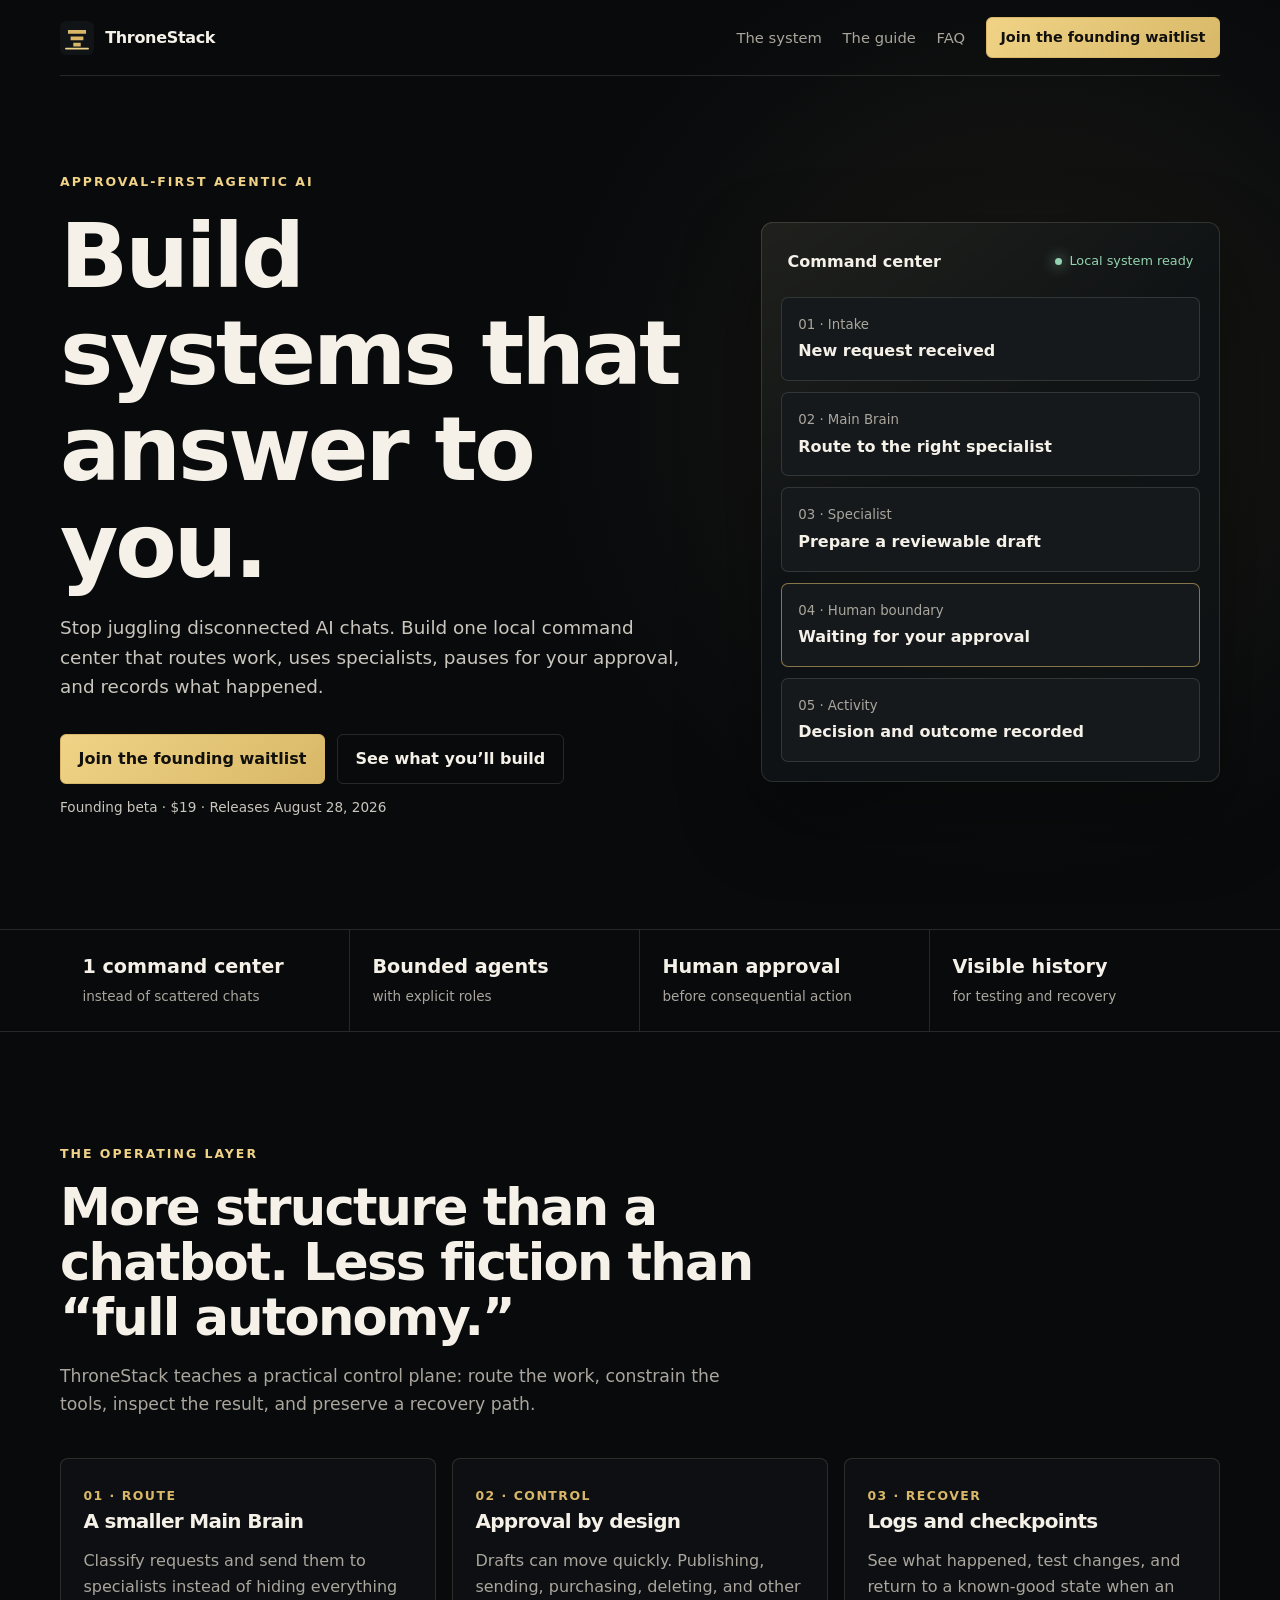
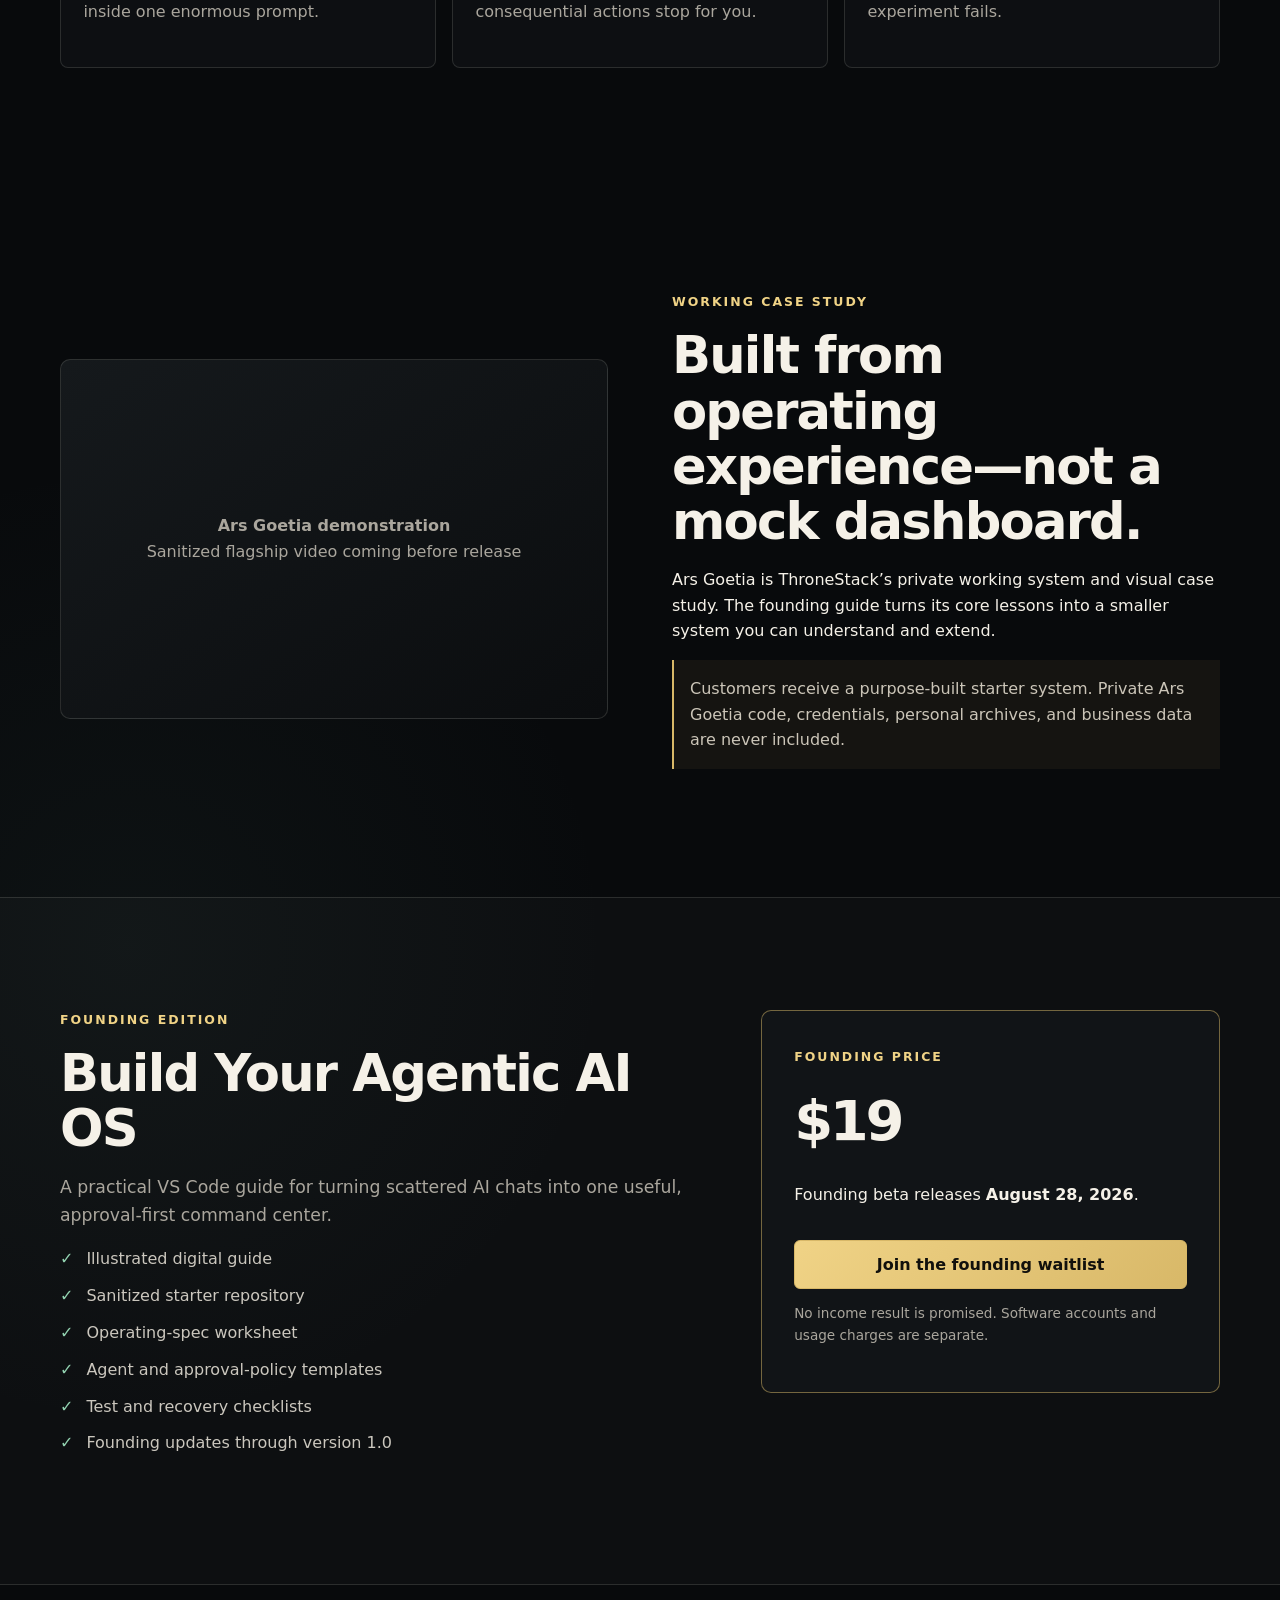
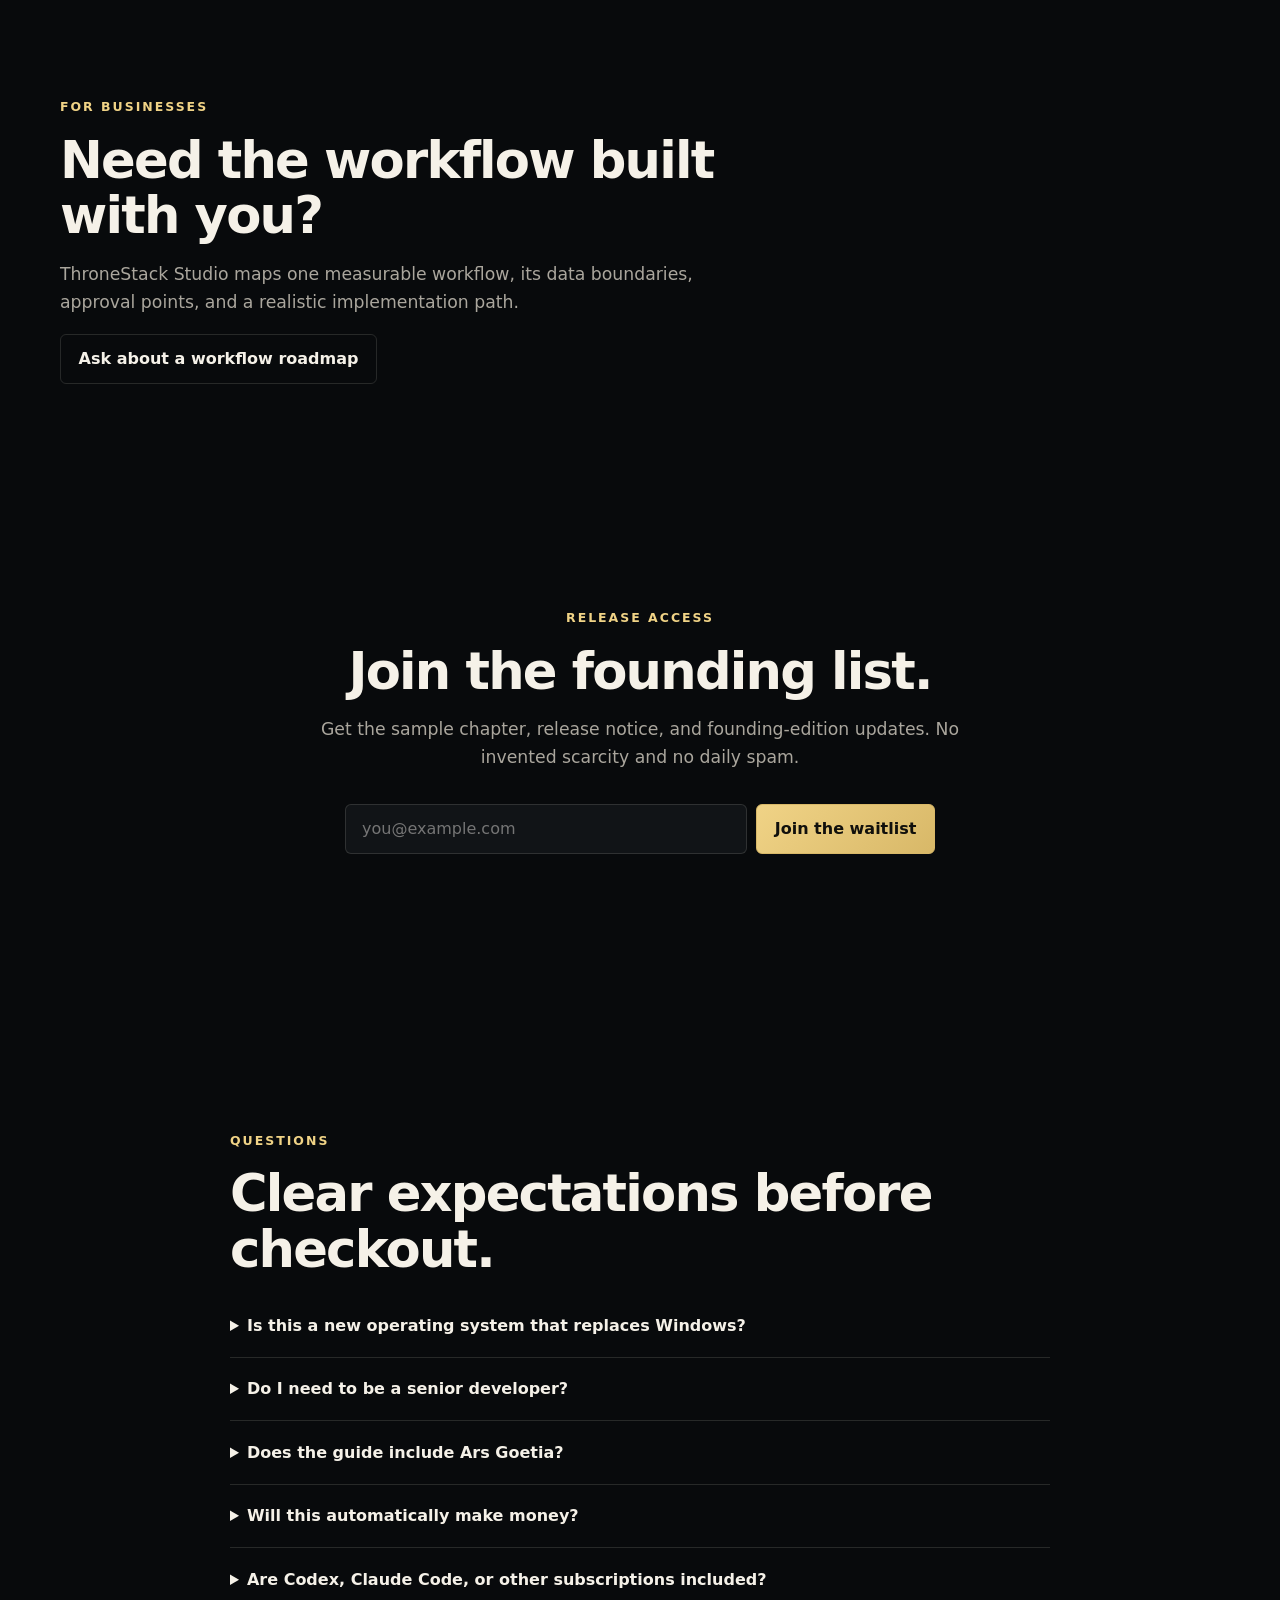
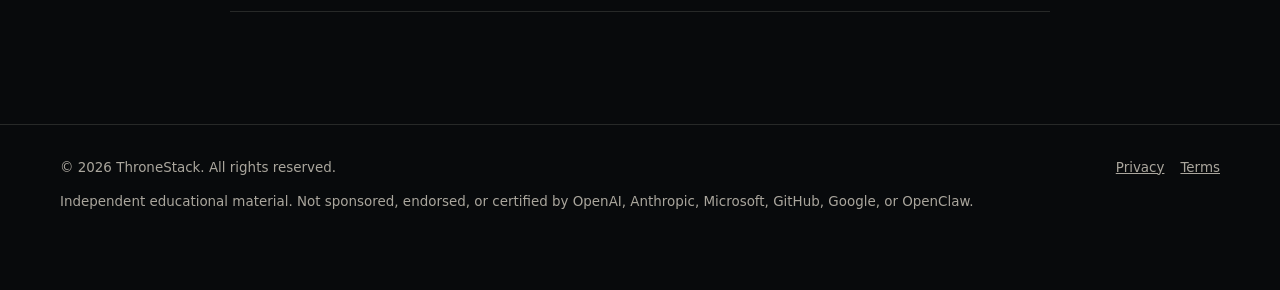
==== index.html @ 602c6694 "Build ThroneStack launch site" ====
<!doctype html>
<html lang="en">
  <head>
    <meta charset="utf-8">
    <meta name="viewport" content="width=device-width, initial-scale=1">
    <meta name="description" content="Build a local, approval-first agentic AI command center with ThroneStack.">
    <meta property="og:title" content="ThroneStack — Build systems that answer to you">
    <meta property="og:description" content="A practical guide and starter system for building your own agentic AI command center.">
    <meta property="og:type" content="website">
    <meta property="og:url" content="https://thronestack.com">
    <title>ThroneStack — Build systems that answer to you</title>
    <link rel="icon" href="assets/mark.svg" type="image/svg+xml">
    <link rel="stylesheet" href="styles.css">
    <script src="site-config.js" defer></script>
    <script src="app.js" defer></script>
  </head>
  <body>
    <header class="wrap nav">
      <a class="brand" href="/" aria-label="ThroneStack home">
        <img src="assets/mark.svg" alt="">
        <span>ThroneStack</span>
      </a>
      <nav class="nav-links" aria-label="Primary navigation">
        <a href="#system">The system</a>
        <a href="#guide">The guide</a>
        <a href="#faq">FAQ</a>
        <a class="button small" data-primary-action href="#waitlist">Join the founding waitlist</a>
      </nav>
    </header>

    <main>
      <div class="wrap hero">
        <div class="hero-copy">
          <p class="eyebrow">Approval-first agentic AI</p>
          <h1>Build systems that answer to you.</h1>
          <p>Stop juggling disconnected AI chats. Build one local command center that routes work, uses specialists, pauses for your approval, and records what happened.</p>
          <div class="actions">
            <a class="button" data-primary-action href="#waitlist">Join the founding waitlist</a>
            <a class="button secondary" href="#system">See what you’ll build</a>
          </div>
          <p class="microcopy">Founding beta · $19 · Releases <span data-launch-date>August 28, 2026</span></p>
        </div>

        <div class="system-card" aria-label="Example approval workflow">
          <div class="system-head">
            <strong>Command center</strong>
            <span class="status">Local system ready</span>
          </div>
          <div class="system-flow">
            <div class="node"><small>01 · Intake</small><strong>New request received</strong></div>
            <div class="node"><small>02 · Main Brain</small><strong>Route to the right specialist</strong></div>
            <div class="node"><small>03 · Specialist</small><strong>Prepare a reviewable draft</strong></div>
            <div class="node approval"><small>04 · Human boundary</small><strong>Waiting for your approval</strong></div>
            <div class="node"><small>05 · Activity</small><strong>Decision and outcome recorded</strong></div>
          </div>
        </div>
      </div>

      <div class="proof-strip">
        <div class="wrap proof-grid">
          <div class="proof-item"><strong>1 command center</strong><span>instead of scattered chats</span></div>
          <div class="proof-item"><strong>Bounded agents</strong><span>with explicit roles</span></div>
          <div class="proof-item"><strong>Human approval</strong><span>before consequential action</span></div>
          <div class="proof-item"><strong>Visible history</strong><span>for testing and recovery</span></div>
        </div>
      </div>

      <section id="system" class="wrap">
        <p class="eyebrow">The operating layer</p>
        <h2>More structure than a chatbot. Less fiction than “full autonomy.”</h2>
        <p class="section-lead">ThroneStack teaches a practical control plane: route the work, constrain the tools, inspect the result, and preserve a recovery path.</p>
        <div class="grid-3">
          <article class="feature"><span class="feature-number">01 · ROUTE</span><h3>A smaller Main Brain</h3><p>Classify requests and send them to specialists instead of hiding everything inside one enormous prompt.</p></article>
          <article class="feature"><span class="feature-number">02 · CONTROL</span><h3>Approval by design</h3><p>Drafts can move quickly. Publishing, sending, purchasing, deleting, and other consequential actions stop for you.</p></article>
          <article class="feature"><span class="feature-number">03 · RECOVER</span><h3>Logs and checkpoints</h3><p>See what happened, test changes, and return to a known-good state when an experiment fails.</p></article>
        </div>
      </section>

      <section class="wrap case-study">
        <div class="demo-frame">
          <div><strong>Ars Goetia demonstration</strong><br><span>Sanitized flagship video coming before release</span></div>
        </div>
        <div>
          <p class="eyebrow">Working case study</p>
          <h2>Built from operating experience—not a mock dashboard.</h2>
          <p>Ars Goetia is ThroneStack’s private working system and visual case study. The founding guide turns its core lessons into a smaller system you can understand and extend.</p>
          <p class="private-note">Customers receive a purpose-built starter system. Private Ars Goetia code, credentials, personal archives, and business data are never included.</p>
        </div>
      </section>

      <section id="guide" class="offer">
        <div class="wrap offer-layout">
          <div>
            <p class="eyebrow">Founding edition</p>
            <h2>Build Your Agentic AI OS</h2>
            <p class="section-lead">A practical VS Code guide for turning scattered AI chats into one useful, approval-first command center.</p>
            <ul class="checklist">
              <li>Illustrated digital guide</li>
              <li>Sanitized starter repository</li>
              <li>Operating-spec worksheet</li>
              <li>Agent and approval-policy templates</li>
              <li>Test and recovery checklists</li>
              <li>Founding updates through version 1.0</li>
            </ul>
          </div>
          <aside class="price-card">
            <span class="eyebrow">Founding price</span>
            <p class="price">$19</p>
            <p>Founding beta releases <strong data-launch-date>August 28, 2026</strong>.</p>
            <a class="button" data-primary-action href="#waitlist">Join the founding waitlist</a>
            <p class="microcopy">No income result is promised. Software accounts and usage charges are separate.</p>
          </aside>
        </div>
      </section>

      <section class="wrap">
        <p class="eyebrow">For businesses</p>
        <h2>Need the workflow built with you?</h2>
        <p class="section-lead">ThroneStack Studio maps one measurable workflow, its data boundaries, approval points, and a realistic implementation path.</p>
        <a class="button secondary" data-roadmap-action href="#waitlist">Ask about a workflow roadmap</a>
      </section>

      <section id="waitlist" class="wrap waitlist">
        <p class="eyebrow">Release access</p>
        <h2>Join the founding list.</h2>
        <p class="section-lead">Get the sample chapter, release notice, and founding-edition updates. No invented scarcity and no daily spam.</p>
        <form class="waitlist-form" data-waitlist-form>
          <label class="sr-only" for="email">Email address</label>
          <input id="email" name="email" type="email" autocomplete="email" placeholder="you@example.com" required>
          <button class="button" type="submit">Join the waitlist</button>
        </form>
        <p class="form-status" data-form-status aria-live="polite"></p>
      </section>

      <section id="faq" class="wrap faq">
        <p class="eyebrow">Questions</p>
        <h2>Clear expectations before checkout.</h2>
        <details><summary>Is this a new operating system that replaces Windows?</summary><p>No. It is an application and workflow layer that runs on top of your existing computer.</p></details>
        <details><summary>Do I need to be a senior developer?</summary><p>No, but you should be comfortable installing software, opening VS Code, running terminal commands, and reviewing explanations.</p></details>
        <details><summary>Does the guide include Ars Goetia?</summary><p>No. Ars Goetia is the private case study. Buyers receive separate sanitized teaching code.</p></details>
        <details><summary>Will this automatically make money?</summary><p>No. The guide teaches a software-building workflow. It does not guarantee income, customers, or business results.</p></details>
        <details><summary>Are Codex, Claude Code, or other subscriptions included?</summary><p>No. Vendor accounts, subscriptions, API access, and usage charges are separate.</p></details>
      </section>
    </main>

    <footer>
      <div class="wrap footer-row">
        <div>© <span data-year>2026</span> ThroneStack. All rights reserved.</div>
        <div class="footer-links"><a href="privacy.html">Privacy</a><a href="terms.html">Terms</a></div>
      </div>
      <div class="wrap"><p>Independent educational material. Not sponsored, endorsed, or certified by OpenAI, Anthropic, Microsoft, GitHub, Google, or OpenClaw.</p></div>
    </footer>
  </body>
</html>
---- styles.css ----
:root {
  color-scheme: dark;
  --ink: #f5f1e8;
  --muted: #aaa69d;
  --night: #080a0c;
  --panel: #111417;
  --panel-soft: #15191c;
  --line: rgba(245, 241, 232, 0.13);
  --gold: #d8b868;
  --gold-bright: #f0d386;
  --green: #93d3b1;
  --max: 1160px;
}

* { box-sizing: border-box; }

.sr-only {
  position: absolute;
  width: 1px;
  height: 1px;
  padding: 0;
  margin: -1px;
  overflow: hidden;
  clip: rect(0, 0, 0, 0);
  white-space: nowrap;
  border: 0;
}

html { scroll-behavior: smooth; }

body {
  margin: 0;
  background:
    radial-gradient(circle at 80% 8%, rgba(216, 184, 104, 0.09), transparent 30rem),
    radial-gradient(circle at 10% 50%, rgba(81, 120, 112, 0.08), transparent 30rem),
    var(--night);
  color: var(--ink);
  font-family: Inter, ui-sans-serif, system-ui, -apple-system, BlinkMacSystemFont, "Segoe UI", sans-serif;
  line-height: 1.6;
}

a { color: inherit; }

.wrap {
  width: min(calc(100% - 2rem), var(--max));
  margin: 0 auto;
}

.nav {
  display: flex;
  align-items: center;
  justify-content: space-between;
  min-height: 76px;
  border-bottom: 1px solid var(--line);
}

.brand {
  display: inline-flex;
  align-items: center;
  gap: 0.7rem;
  text-decoration: none;
  font-weight: 750;
  letter-spacing: -0.02em;
}

.brand img { width: 34px; height: 34px; }

.nav-links { display: flex; align-items: center; gap: 1.3rem; }
.nav-links > a:not(.button) { color: var(--muted); text-decoration: none; font-size: 0.92rem; }

.button {
  display: inline-flex;
  align-items: center;
  justify-content: center;
  min-height: 48px;
  padding: 0.7rem 1.1rem;
  border: 1px solid var(--gold);
  border-radius: 6px;
  background: linear-gradient(135deg, var(--gold-bright), var(--gold));
  color: #11100c;
  font: inherit;
  font-weight: 760;
  text-decoration: none;
  cursor: pointer;
}

.button:hover { filter: brightness(1.06); transform: translateY(-1px); }
.button.secondary { background: transparent; color: var(--ink); border-color: var(--line); }
.button.small { min-height: 40px; padding: 0.5rem 0.85rem; font-size: 0.9rem; }
.button:disabled { cursor: wait; opacity: 0.72; }

.hero {
  display: grid;
  grid-template-columns: 1.15fr 0.85fr;
  align-items: center;
  gap: 5rem;
  min-height: 760px;
  padding: 6rem 0;
}

.eyebrow {
  margin: 0 0 1rem;
  color: var(--gold-bright);
  font-size: 0.78rem;
  font-weight: 800;
  letter-spacing: 0.16em;
  text-transform: uppercase;
}

h1, h2, h3 { line-height: 1.08; letter-spacing: -0.035em; }
h1 { max-width: 780px; margin: 0; font-size: clamp(3.4rem, 7vw, 6.8rem); }
h2 { max-width: 760px; margin: 0 0 1.1rem; font-size: clamp(2.2rem, 4vw, 4rem); }
h3 { margin: 0.2rem 0 0.7rem; font-size: 1.25rem; }

.hero-copy > p:not(.eyebrow) { max-width: 680px; color: #cac6bd; font-size: 1.15rem; }
.actions { display: flex; flex-wrap: wrap; gap: 0.75rem; margin-top: 2rem; }
.microcopy { color: var(--muted); font-size: 0.85rem !important; }

.system-card {
  position: relative;
  padding: 1.2rem;
  border: 1px solid var(--line);
  border-radius: 12px;
  background: rgba(17, 20, 23, 0.82);
  box-shadow: 0 34px 80px rgba(0, 0, 0, 0.38);
}

.system-card::before {
  position: absolute;
  inset: -1px;
  z-index: -1;
  border-radius: inherit;
  background: linear-gradient(145deg, rgba(240, 211, 134, 0.4), transparent 42%);
  content: "";
}

.system-head { display: flex; align-items: center; justify-content: space-between; padding: 0.4rem; }
.status { display: inline-flex; align-items: center; gap: 0.45rem; color: var(--green); font-size: 0.8rem; }
.status::before { width: 7px; height: 7px; border-radius: 50%; background: var(--green); content: ""; box-shadow: 0 0 14px var(--green); }
.system-flow { display: grid; gap: 0.7rem; margin-top: 1rem; }
.node { padding: 1rem; border: 1px solid var(--line); border-radius: 7px; background: var(--panel-soft); }
.node small { display: block; color: var(--muted); }
.node strong { display: block; margin-top: 0.2rem; }
.node.approval { border-color: rgba(216, 184, 104, 0.58); }

.proof-strip { border-block: 1px solid var(--line); }
.proof-grid { display: grid; grid-template-columns: repeat(4, 1fr); }
.proof-item { padding: 1.4rem; border-right: 1px solid var(--line); }
.proof-item:last-child { border-right: 0; }
.proof-item strong { display: block; font-size: 1.2rem; }
.proof-item span { color: var(--muted); font-size: 0.85rem; }

section { padding: 7rem 0; }
.section-lead { max-width: 680px; color: var(--muted); font-size: 1.08rem; }
.grid-3 { display: grid; grid-template-columns: repeat(3, 1fr); gap: 1rem; margin-top: 2.5rem; }
.feature { min-height: 210px; padding: 1.4rem; border: 1px solid var(--line); border-radius: 8px; background: rgba(17, 20, 23, 0.62); }
.feature-number { color: var(--gold); font-size: 0.78rem; font-weight: 800; letter-spacing: 0.12em; }
.feature p { color: var(--muted); }

.case-study { display: grid; grid-template-columns: 1fr 1fr; gap: 4rem; align-items: center; }
.demo-frame { display: grid; min-height: 360px; place-items: center; border: 1px solid var(--line); border-radius: 10px; background: linear-gradient(145deg, #15191c, #0b0d0f); color: var(--muted); text-align: center; }
.private-note { padding: 1rem; border-left: 2px solid var(--gold); background: rgba(216, 184, 104, 0.06); color: #cbc5b8; }

.offer { border-block: 1px solid var(--line); background: rgba(255, 255, 255, 0.018); }
.offer-layout { display: grid; grid-template-columns: 1fr 0.72fr; gap: 4rem; align-items: start; }
.checklist { padding: 0; list-style: none; }
.checklist li { position: relative; margin: 0.7rem 0; padding-left: 1.65rem; color: #cbc7be; }
.checklist li::before { position: absolute; left: 0; color: var(--green); content: "✓"; }
.price-card { padding: 2rem; border: 1px solid rgba(216, 184, 104, 0.5); border-radius: 10px; background: var(--panel); }
.price { margin: 0.5rem 0; font-size: 3.5rem; font-weight: 800; letter-spacing: -0.06em; }
.price-card .button { width: 100%; margin-top: 1rem; }

.waitlist { text-align: center; }
.waitlist h2, .waitlist .section-lead { margin-inline: auto; }
.waitlist-form { display: flex; gap: 0.6rem; max-width: 590px; margin: 2rem auto 0; }
.waitlist-form input { flex: 1; min-height: 50px; padding: 0 1rem; border: 1px solid var(--line); border-radius: 6px; background: var(--panel); color: var(--ink); font: inherit; }
.form-status { min-height: 1.5rem; color: var(--gold-bright); font-size: 0.9rem; }

.faq { max-width: 820px; }
details { padding: 1.15rem 0; border-bottom: 1px solid var(--line); }
summary { cursor: pointer; font-weight: 720; }
details p { color: var(--muted); }

footer { padding: 2rem 0 4rem; border-top: 1px solid var(--line); color: var(--muted); font-size: 0.84rem; }
.footer-row { display: flex; justify-content: space-between; gap: 2rem; }
.footer-links { display: flex; gap: 1rem; }

.legal { max-width: 820px; padding: 5rem 0 8rem; }
.legal h1 { font-size: clamp(2.7rem, 6vw, 5rem); }
.legal h2 { margin-top: 3rem; font-size: 1.55rem; }
.legal p, .legal li { color: #c3bfb6; }

@media (max-width: 820px) {
  .nav-links > a:not(.button) { display: none; }
  .hero { grid-template-columns: 1fr; gap: 2.5rem; min-height: auto; padding: 5rem 0; }
  .proof-grid { grid-template-columns: 1fr 1fr; }
  .proof-item:nth-child(2) { border-right: 0; }
  .proof-item:nth-child(-n+2) { border-bottom: 1px solid var(--line); }
  .grid-3, .case-study, .offer-layout { grid-template-columns: 1fr; }
  section { padding: 5rem 0; }
}

@media (max-width: 560px) {
  .wrap { width: min(calc(100% - 1.25rem), var(--max)); }
  .nav { min-height: 66px; }
  .nav .button { font-size: 0.78rem; padding-inline: 0.7rem; }
  h1 { font-size: 3.25rem; }
  .proof-grid { grid-template-columns: 1fr; }
  .proof-item { border-right: 0; border-bottom: 1px solid var(--line); }
  .waitlist-form { flex-direction: column; }
  .footer-row { flex-direction: column; }
}
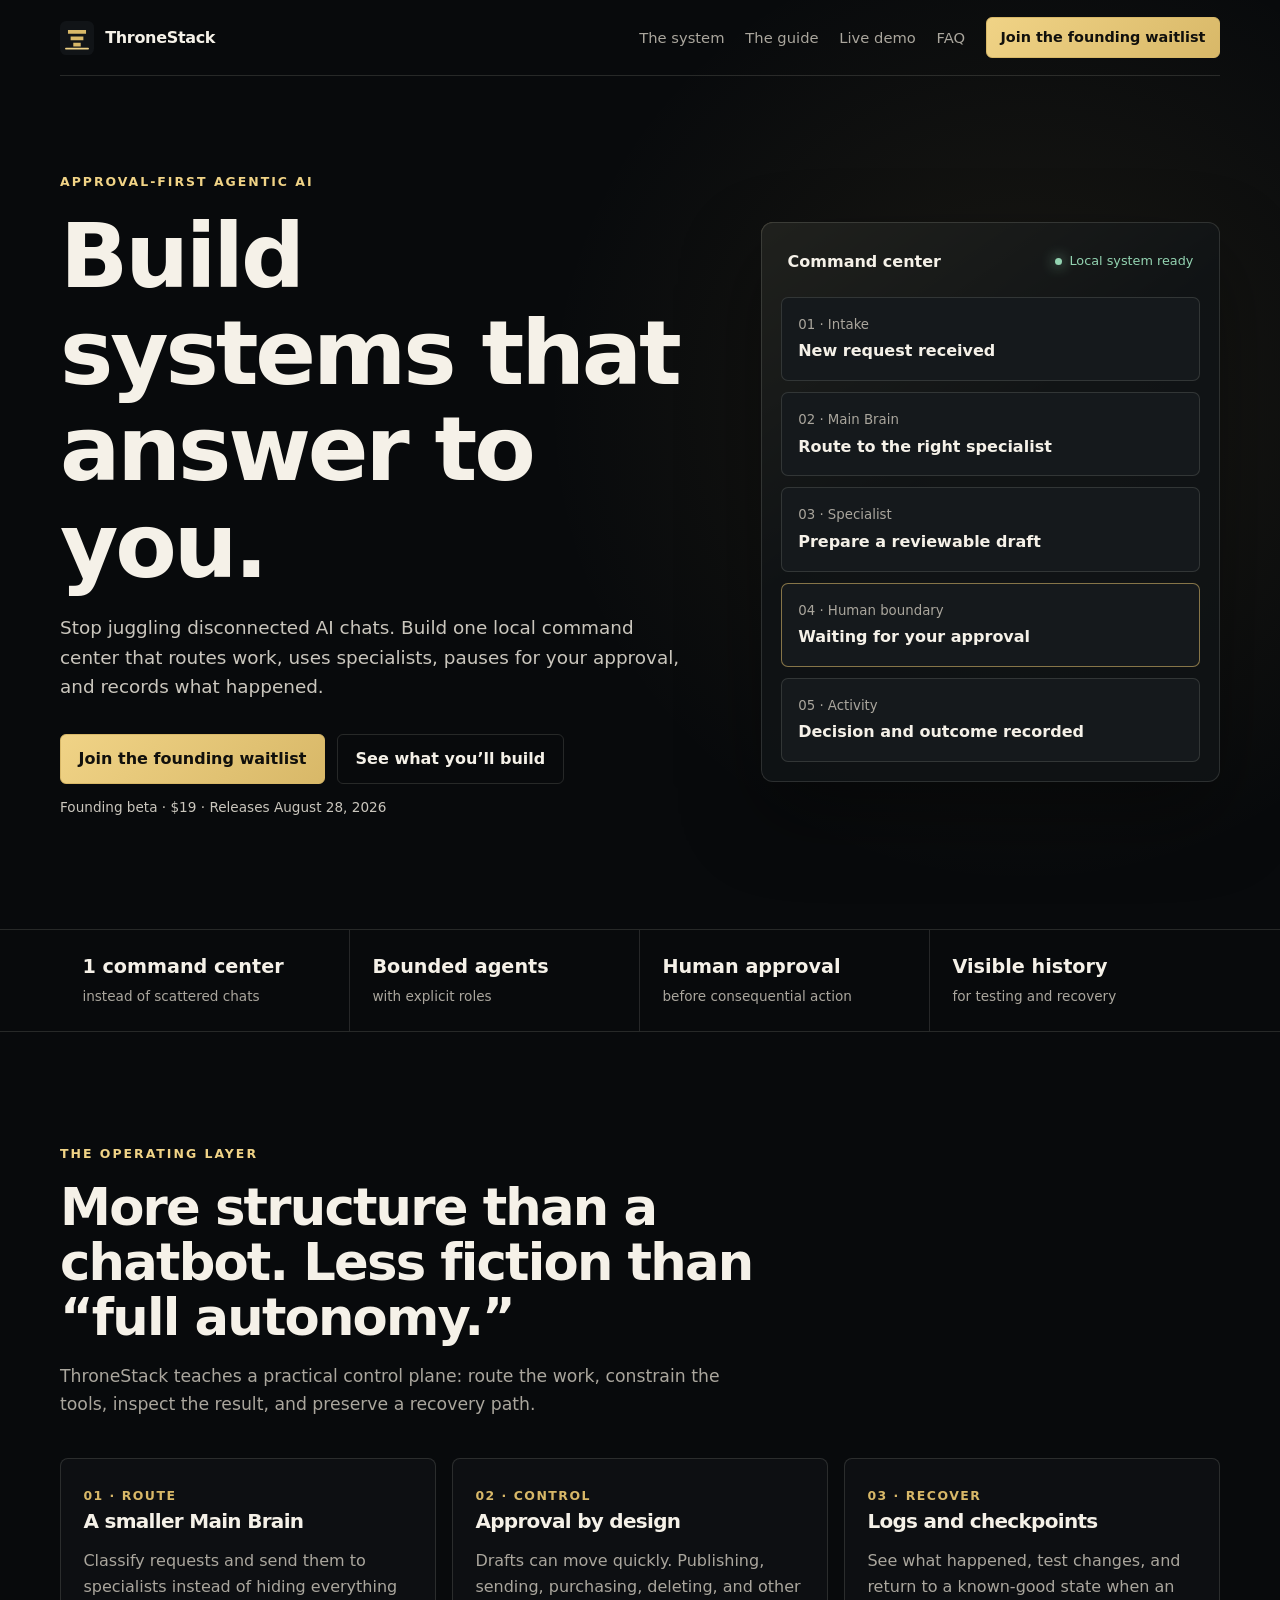
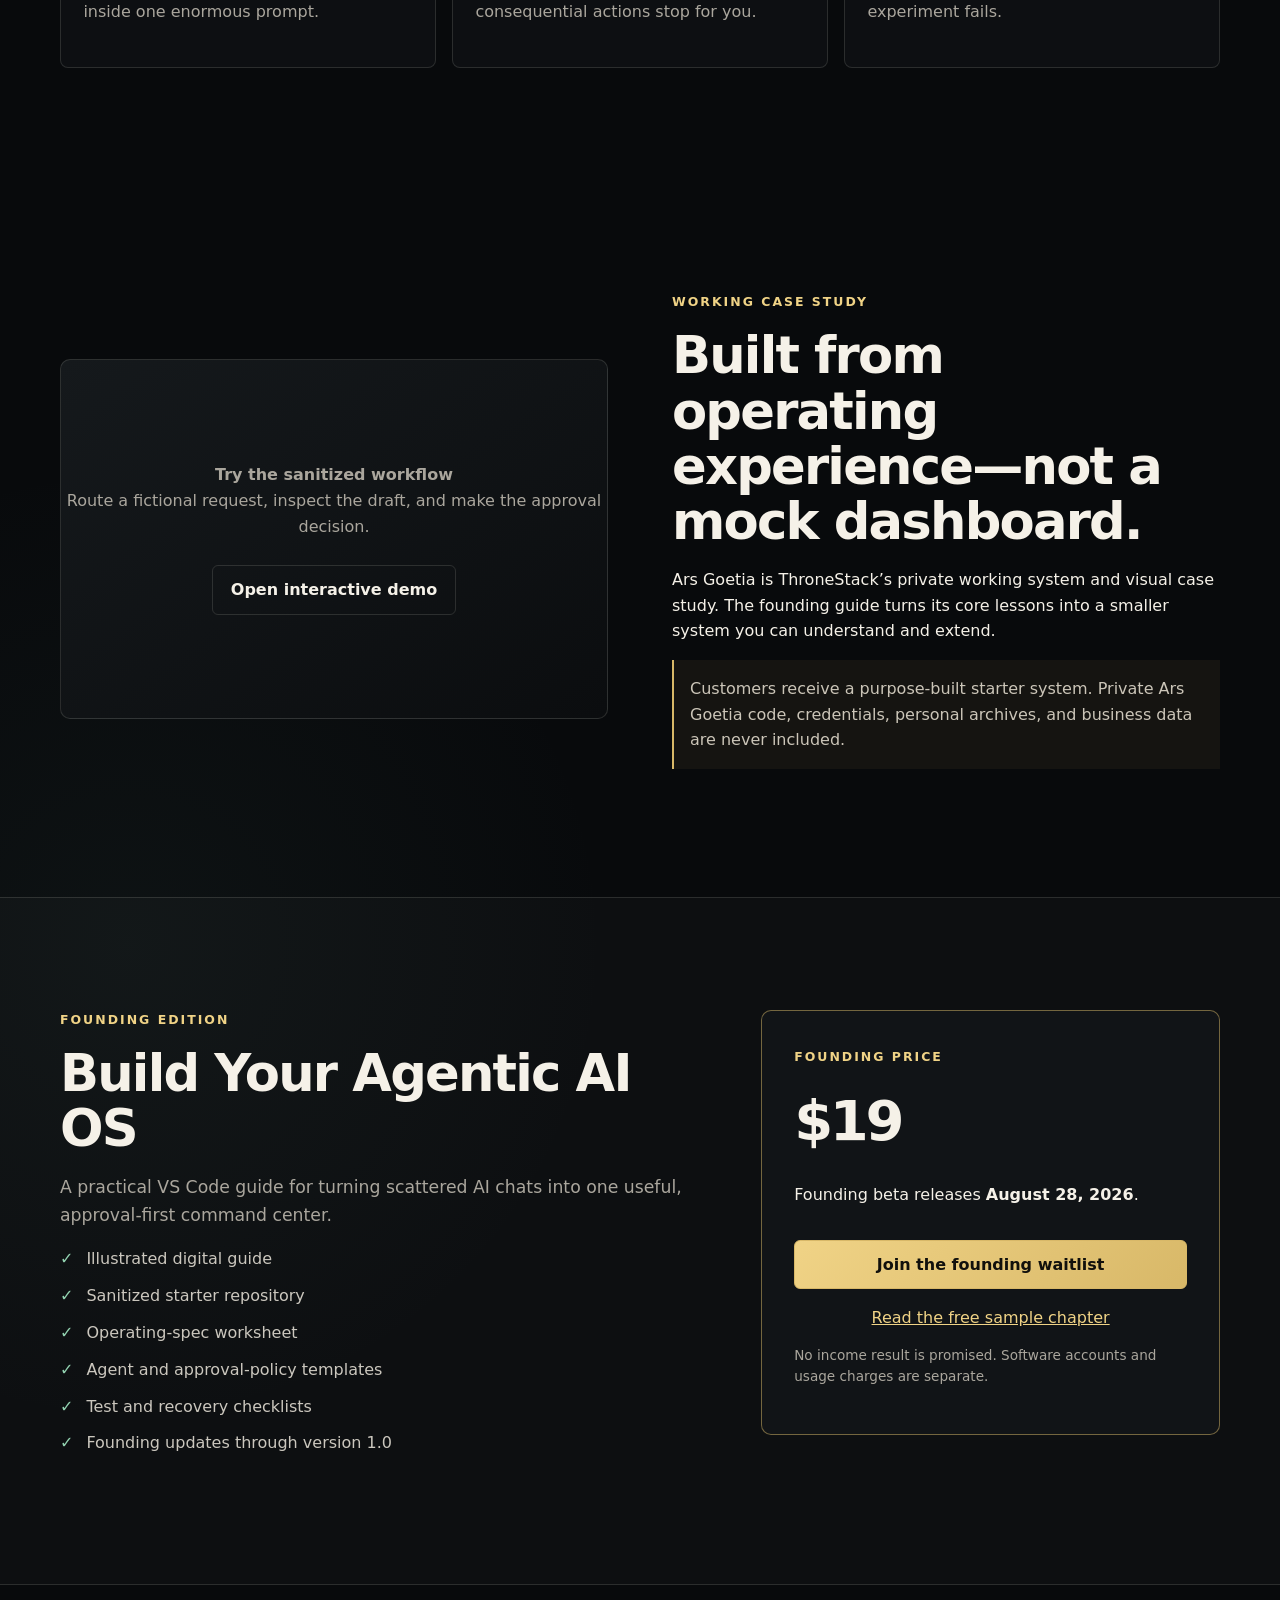
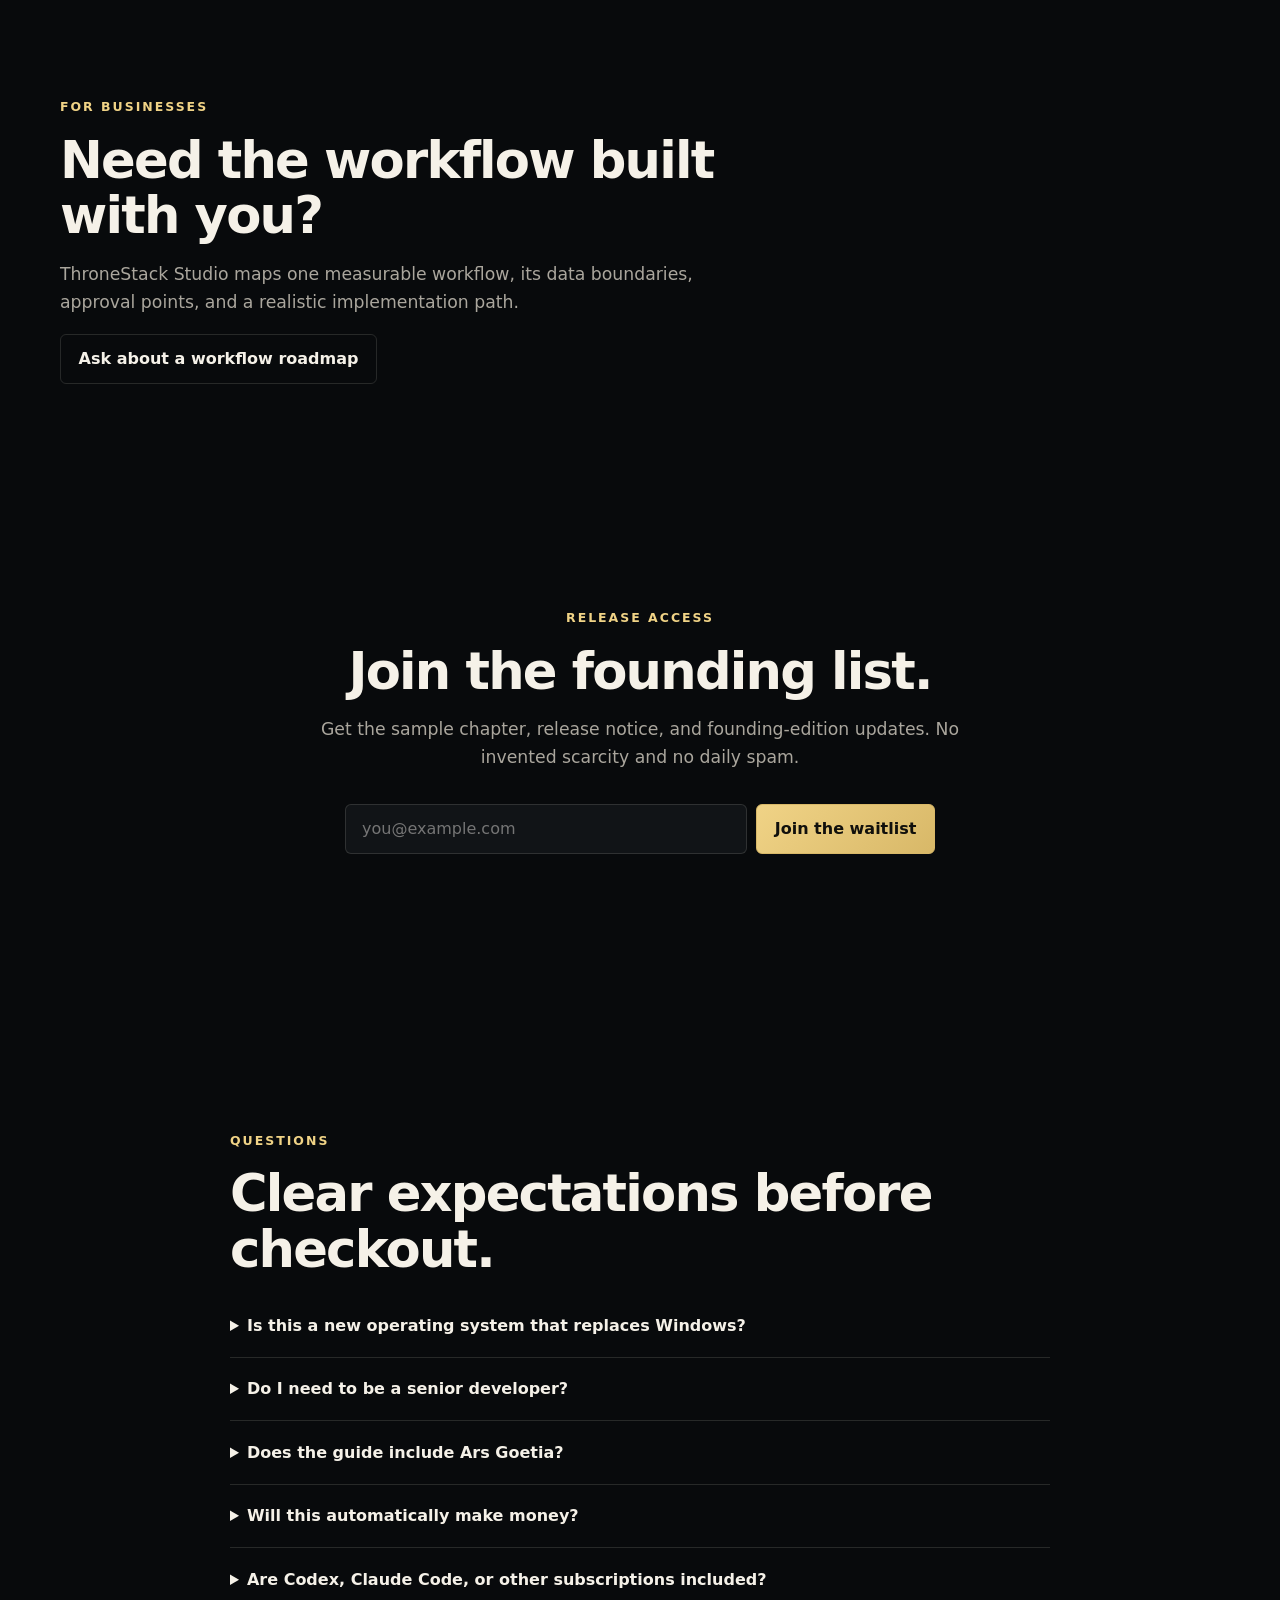
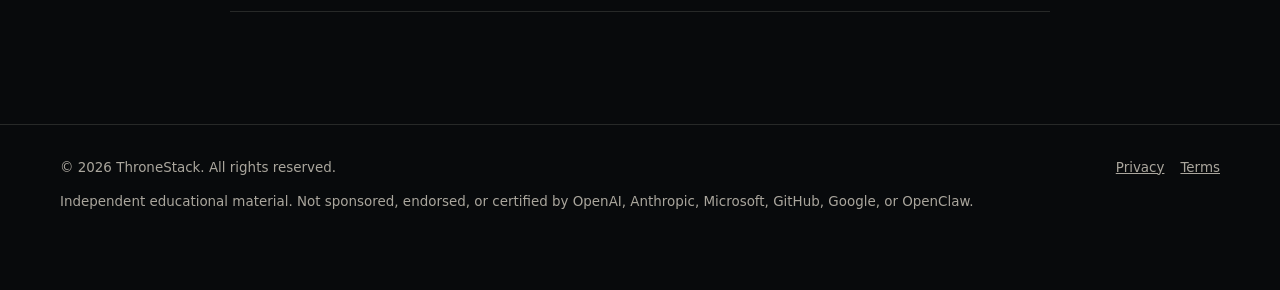
==== commit bf320dce: "Add reviewer demo and sample chapter" ====
--- a/index.html
+++ b/index.html
@@ -16,13 +16,14 @@
   </head>
   <body>
     <header class="wrap nav">
-      <a class="brand" href="/" aria-label="ThroneStack home">
+      <a class="brand" href="index.html" aria-label="ThroneStack home">
         <img src="assets/mark.svg" alt="">
         <span>ThroneStack</span>
       </a>
       <nav class="nav-links" aria-label="Primary navigation">
         <a href="#system">The system</a>
         <a href="#guide">The guide</a>
+        <a href="demo.html">Live demo</a>
         <a href="#faq">FAQ</a>
         <a class="button small" data-primary-action href="#waitlist">Join the founding waitlist</a>
       </nav>
@@ -78,7 +79,7 @@
 
       <section class="wrap case-study">
         <div class="demo-frame">
-          <div><strong>Ars Goetia demonstration</strong><br><span>Sanitized flagship video coming before release</span></div>
+          <div><strong>Try the sanitized workflow</strong><br><span>Route a fictional request, inspect the draft, and make the approval decision.</span><br><br><a class="button secondary" href="demo.html">Open interactive demo</a></div>
         </div>
         <div>
           <p class="eyebrow">Working case study</p>
@@ -108,6 +109,7 @@
             <p class="price">$19</p>
             <p>Founding beta releases <strong data-launch-date>August 28, 2026</strong>.</p>
             <a class="button" data-primary-action href="#waitlist">Join the founding waitlist</a>
+            <a class="text-link" href="sample.html">Read the free sample chapter</a>
             <p class="microcopy">No income result is promised. Software accounts and usage charges are separate.</p>
           </aside>
         </div>
@@ -152,4 +154,3 @@
     </footer>
   </body>
 </html>
-
--- a/styles.css
+++ b/styles.css
@@ -169,6 +169,7 @@
 .price-card { padding: 2rem; border: 1px solid rgba(216, 184, 104, 0.5); border-radius: 10px; background: var(--panel); }
 .price { margin: 0.5rem 0; font-size: 3.5rem; font-weight: 800; letter-spacing: -0.06em; }
 .price-card .button { width: 100%; margin-top: 1rem; }
+.price-card .text-link { display: block; margin-top: 1rem; color: var(--gold-bright); text-align: center; }
 
 .waitlist { text-align: center; }
 .waitlist h2, .waitlist .section-lead { margin-inline: auto; }
@@ -189,6 +190,26 @@
 .legal h1 { font-size: clamp(2.7rem, 6vw, 5rem); }
 .legal h2 { margin-top: 3rem; font-size: 1.55rem; }
 .legal p, .legal li { color: #c3bfb6; }
+
+.demo-page { max-width: 1100px; }
+.demo-grid { display: grid; grid-template-columns: 1.4fr 0.8fr; gap: 1rem; margin-top: 3rem; }
+.demo-console, .activity-card, .review-note { padding: 1.5rem; border: 1px solid var(--line); border-radius: 10px; background: var(--panel); }
+.demo-console { padding-top: 1.5rem; }
+.demo-console h2, .review-note h2 { margin-top: 0; }
+.demo-console label { display: block; margin-bottom: 0.5rem; font-weight: 700; }
+.demo-console textarea { width: 100%; margin-bottom: 1rem; padding: 0.9rem; border: 1px solid var(--line); border-radius: 6px; background: #090b0d; color: var(--ink); font: inherit; resize: vertical; }
+.demo-output { margin-top: 1.5rem; }
+.demo-row { display: flex; justify-content: space-between; gap: 1rem; padding: 0.7rem 0; border-bottom: 1px solid var(--line); }
+.demo-row span, .demo-draft small, .activity-log span { color: var(--muted); }
+.demo-draft { margin: 1rem 0; padding: 1rem; border: 1px solid var(--line); border-radius: 7px; background: #090b0d; }
+.decision-panel { padding: 1rem; border: 1px solid rgba(216, 184, 104, 0.58); border-radius: 7px; }
+.decision-panel .button { margin: 0.25rem; }
+.activity-log { display: grid; gap: 0.8rem; padding: 0; list-style: none; }
+.activity-log li { padding-left: 1rem; border-left: 2px solid var(--gold); }
+.activity-log span, .activity-log strong { display: block; }
+.review-note { margin-top: 2rem; }
+.sample-page blockquote { margin: 2rem 0; padding: 1rem 1.25rem; border-left: 2px solid var(--gold); background: rgba(216, 184, 104, 0.06); color: var(--ink); }
+.sample-page > p, .sample-page > ul, .sample-page > ol { max-width: 760px; }
 
 @media (max-width: 820px) {
   .nav-links > a:not(.button) { display: none; }
@@ -196,7 +217,7 @@
   .proof-grid { grid-template-columns: 1fr 1fr; }
   .proof-item:nth-child(2) { border-right: 0; }
   .proof-item:nth-child(-n+2) { border-bottom: 1px solid var(--line); }
-  .grid-3, .case-study, .offer-layout { grid-template-columns: 1fr; }
+  .grid-3, .case-study, .offer-layout, .demo-grid { grid-template-columns: 1fr; }
   section { padding: 5rem 0; }
 }
 
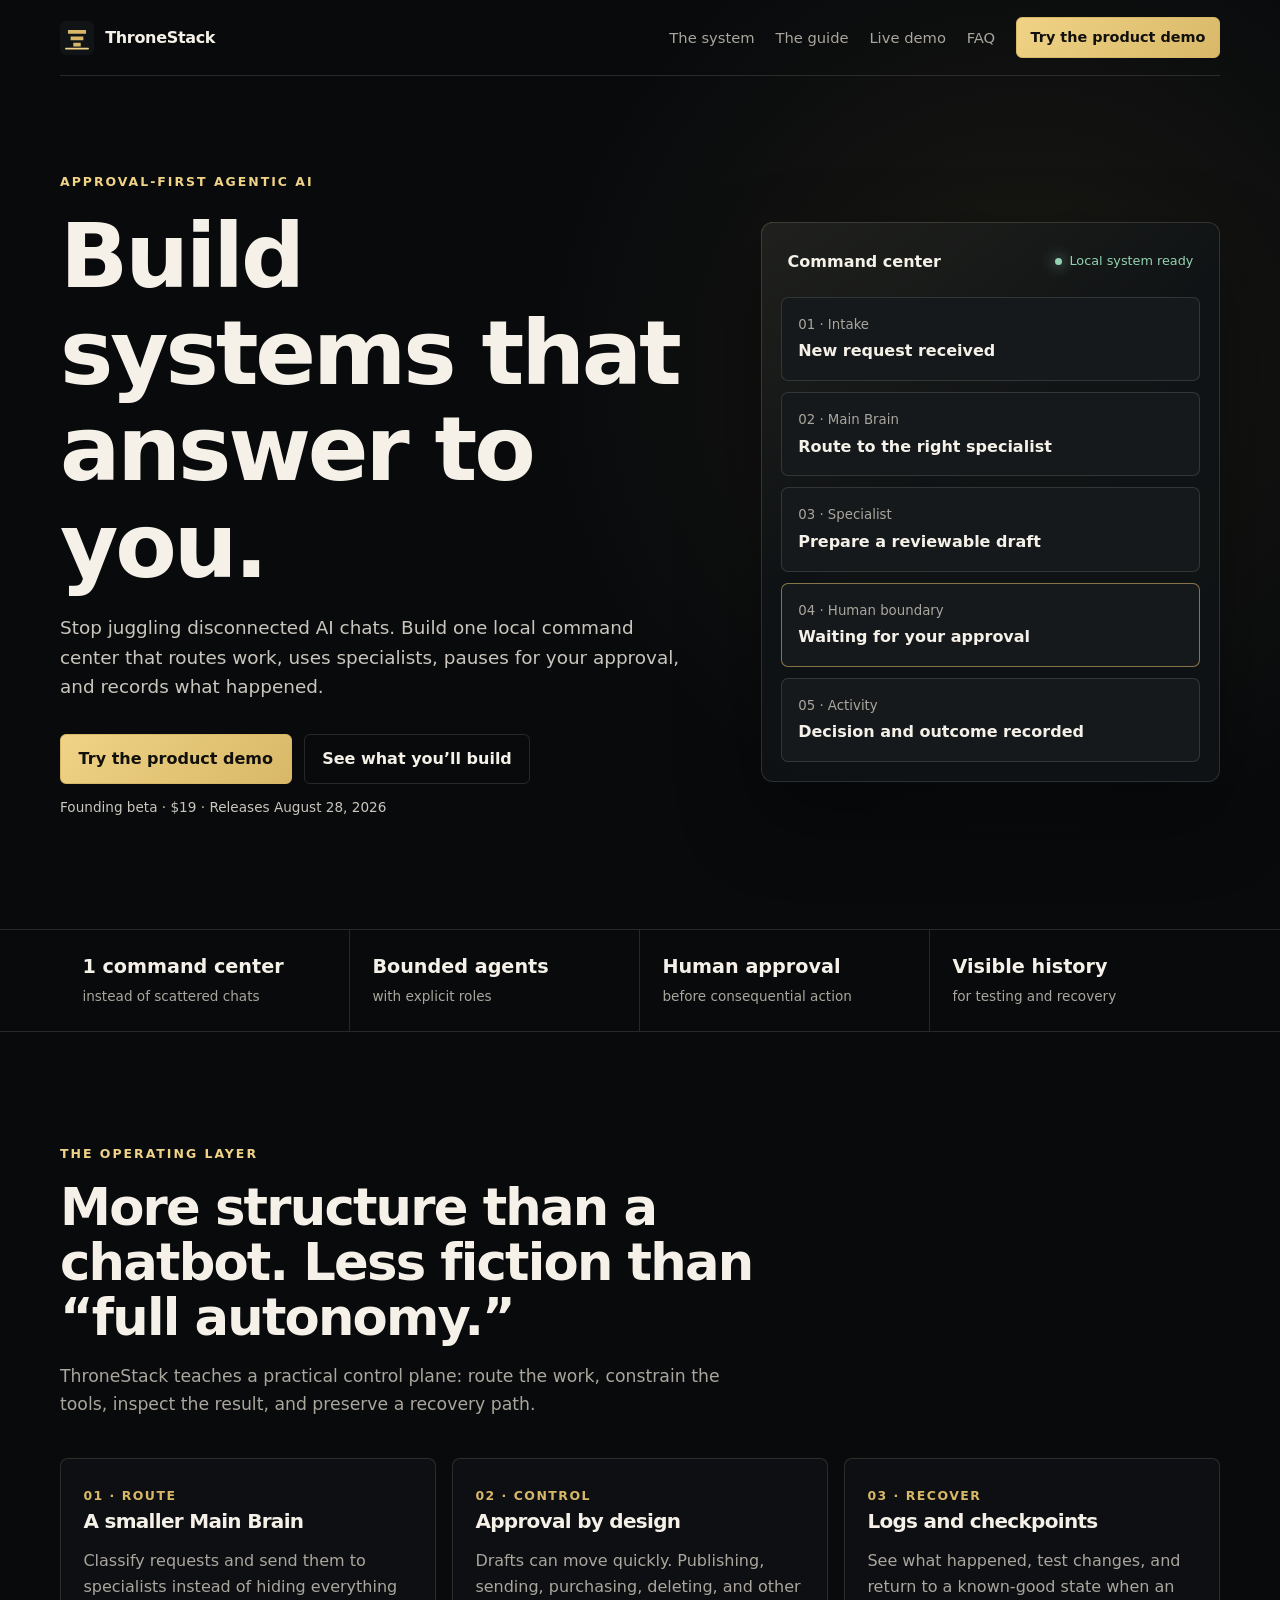
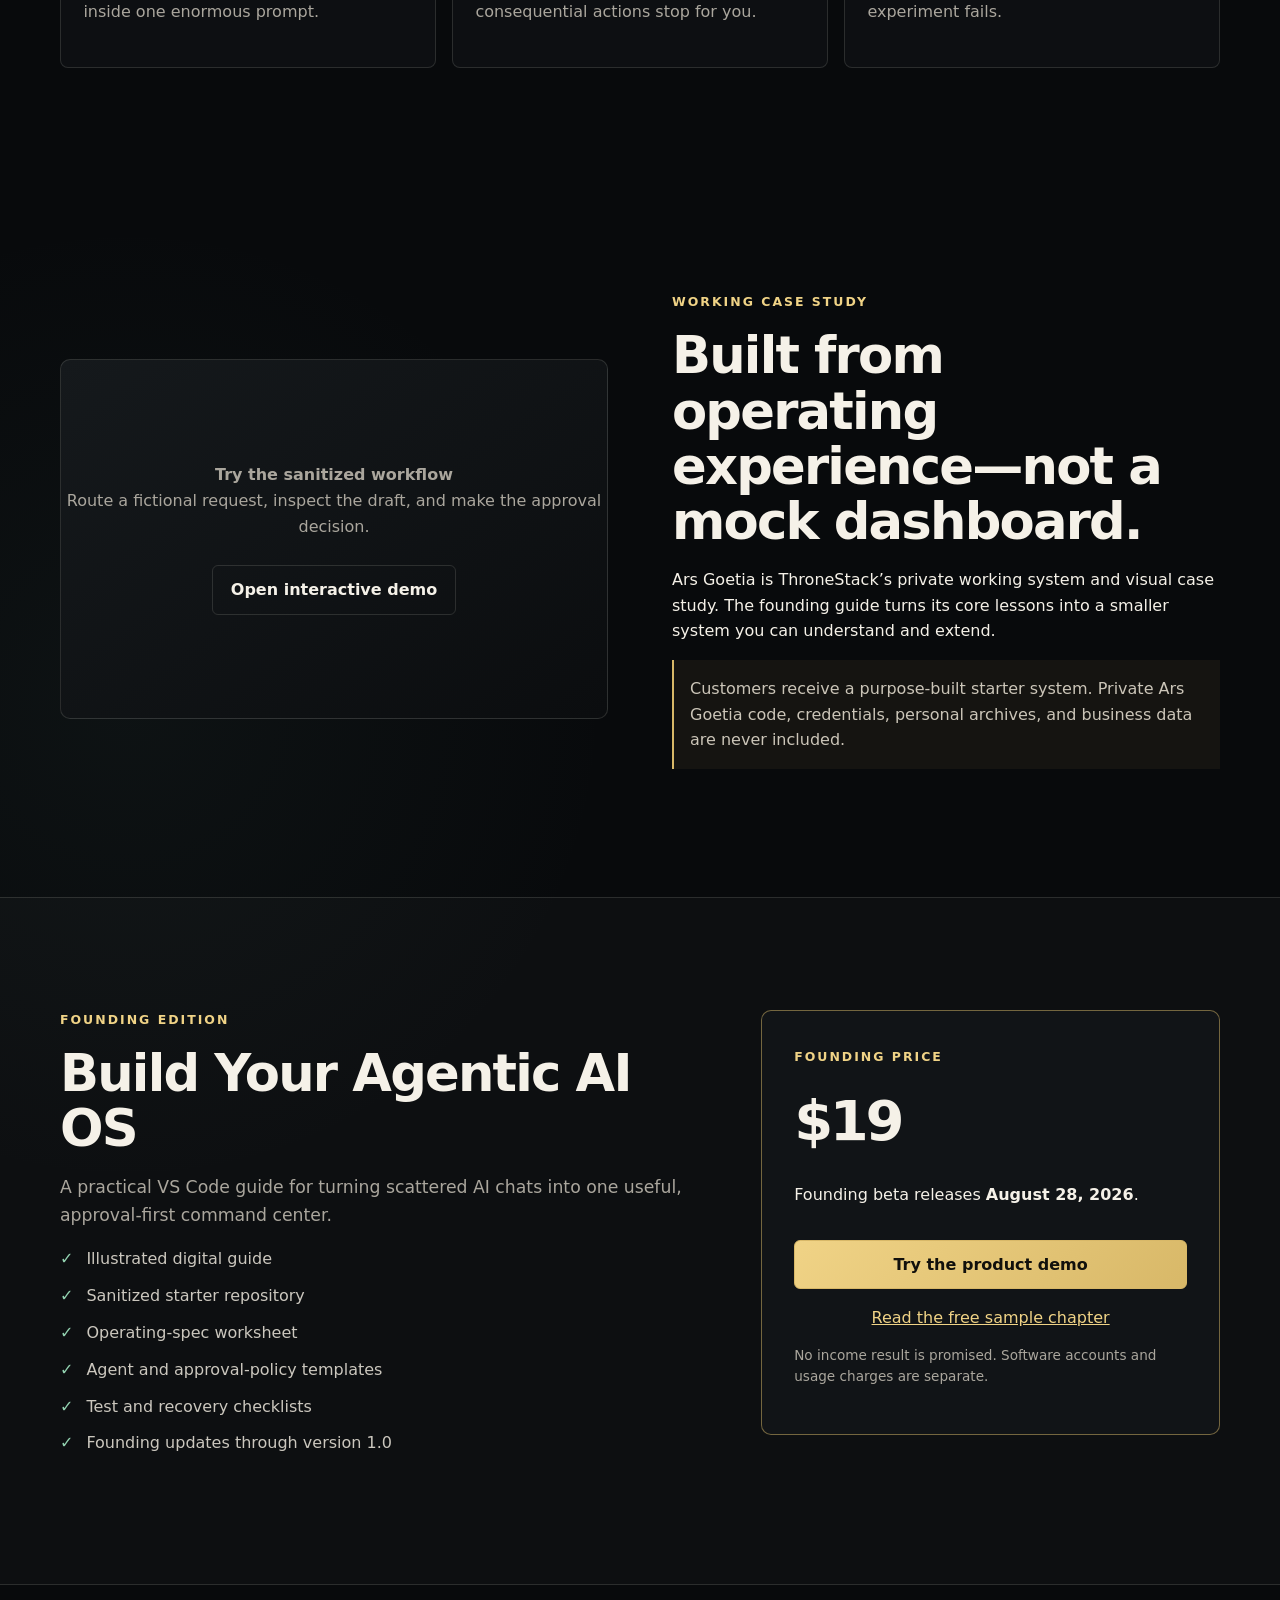
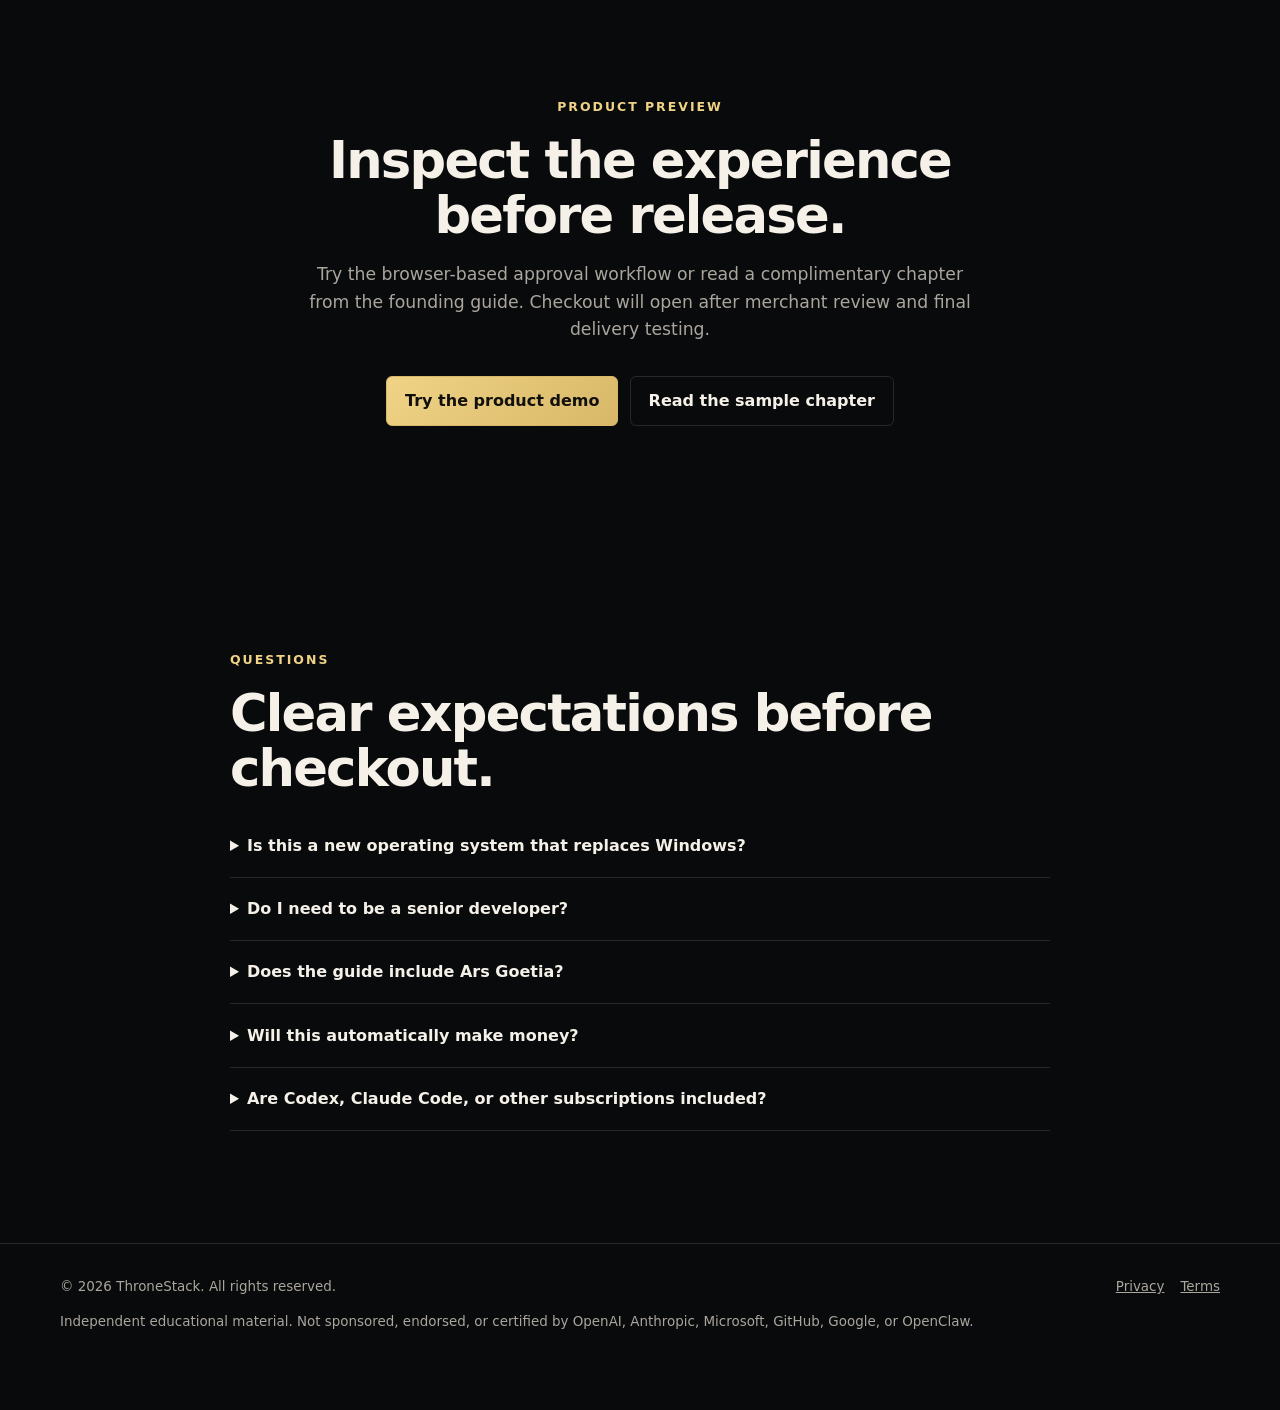
==== commit 1f7aa29c: "Polish prelaunch product review site" ====
--- a/index.html
+++ b/index.html
@@ -25,7 +25,7 @@
         <a href="#guide">The guide</a>
         <a href="demo.html">Live demo</a>
         <a href="#faq">FAQ</a>
-        <a class="button small" data-primary-action href="#waitlist">Join the founding waitlist</a>
+        <a class="button small" data-primary-action href="demo.html">Try the product demo</a>
       </nav>
     </header>
 
@@ -36,7 +36,7 @@
           <h1>Build systems that answer to you.</h1>
           <p>Stop juggling disconnected AI chats. Build one local command center that routes work, uses specialists, pauses for your approval, and records what happened.</p>
           <div class="actions">
-            <a class="button" data-primary-action href="#waitlist">Join the founding waitlist</a>
+            <a class="button" data-primary-action href="demo.html">Try the product demo</a>
             <a class="button secondary" href="#system">See what you’ll build</a>
           </div>
           <p class="microcopy">Founding beta · $19 · Releases <span data-launch-date>August 28, 2026</span></p>
@@ -108,30 +108,21 @@
             <span class="eyebrow">Founding price</span>
             <p class="price">$19</p>
             <p>Founding beta releases <strong data-launch-date>August 28, 2026</strong>.</p>
-            <a class="button" data-primary-action href="#waitlist">Join the founding waitlist</a>
+            <a class="button" data-primary-action href="demo.html">Try the product demo</a>
             <a class="text-link" href="sample.html">Read the free sample chapter</a>
             <p class="microcopy">No income result is promised. Software accounts and usage charges are separate.</p>
           </aside>
         </div>
       </section>
 
-      <section class="wrap">
-        <p class="eyebrow">For businesses</p>
-        <h2>Need the workflow built with you?</h2>
-        <p class="section-lead">ThroneStack Studio maps one measurable workflow, its data boundaries, approval points, and a realistic implementation path.</p>
-        <a class="button secondary" data-roadmap-action href="#waitlist">Ask about a workflow roadmap</a>
-      </section>
-
-      <section id="waitlist" class="wrap waitlist">
-        <p class="eyebrow">Release access</p>
-        <h2>Join the founding list.</h2>
-        <p class="section-lead">Get the sample chapter, release notice, and founding-edition updates. No invented scarcity and no daily spam.</p>
-        <form class="waitlist-form" data-waitlist-form>
-          <label class="sr-only" for="email">Email address</label>
-          <input id="email" name="email" type="email" autocomplete="email" placeholder="you@example.com" required>
-          <button class="button" type="submit">Join the waitlist</button>
-        </form>
-        <p class="form-status" data-form-status aria-live="polite"></p>
+      <section id="review" class="wrap waitlist">
+        <p class="eyebrow">Product preview</p>
+        <h2>Inspect the experience before release.</h2>
+        <p class="section-lead">Try the browser-based approval workflow or read a complimentary chapter from the founding guide. Checkout will open after merchant review and final delivery testing.</p>
+        <div class="actions centered-actions">
+          <a class="button" href="demo.html">Try the product demo</a>
+          <a class="button secondary" href="sample.html">Read the sample chapter</a>
+        </div>
       </section>
 
       <section id="faq" class="wrap faq">
--- a/styles.css
+++ b/styles.css
@@ -173,6 +173,7 @@
 
 .waitlist { text-align: center; }
 .waitlist h2, .waitlist .section-lead { margin-inline: auto; }
+.centered-actions { justify-content: center; }
 .waitlist-form { display: flex; gap: 0.6rem; max-width: 590px; margin: 2rem auto 0; }
 .waitlist-form input { flex: 1; min-height: 50px; padding: 0 1rem; border: 1px solid var(--line); border-radius: 6px; background: var(--panel); color: var(--ink); font: inherit; }
 .form-status { min-height: 1.5rem; color: var(--gold-bright); font-size: 0.9rem; }
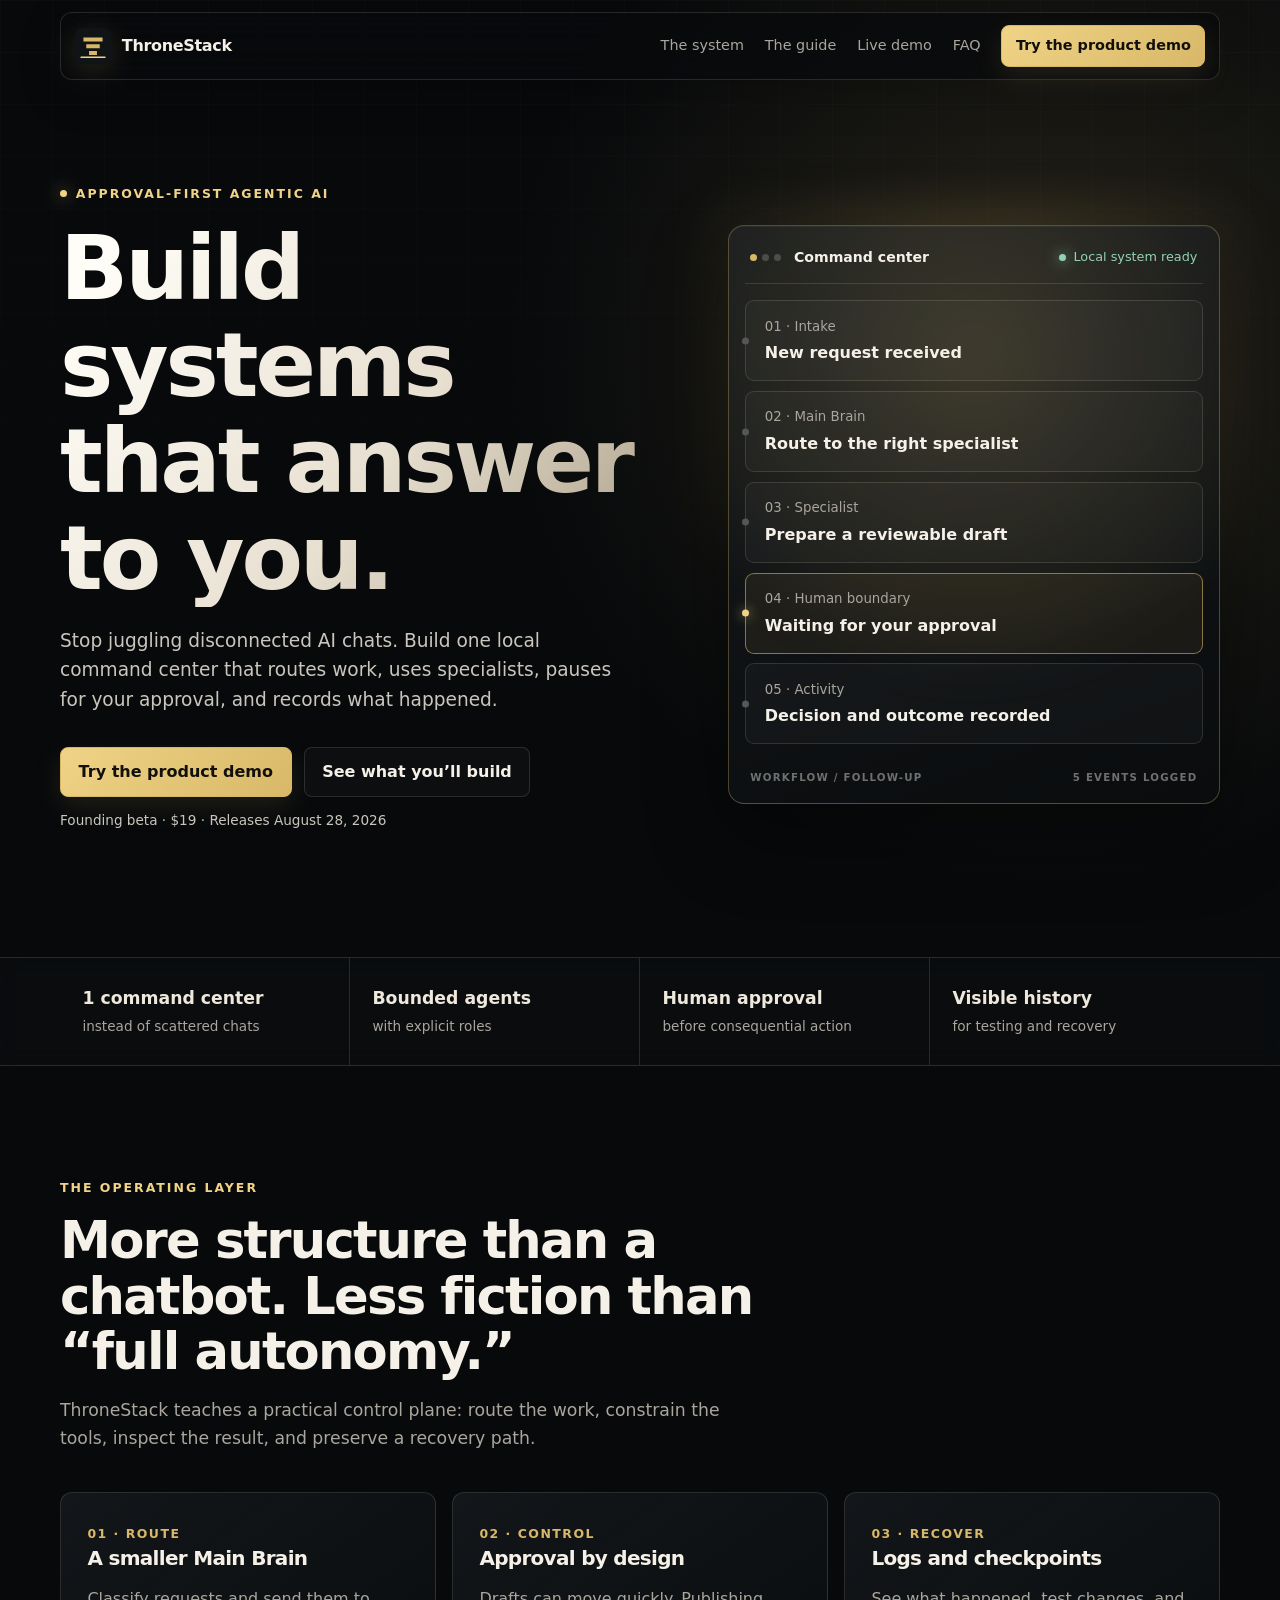
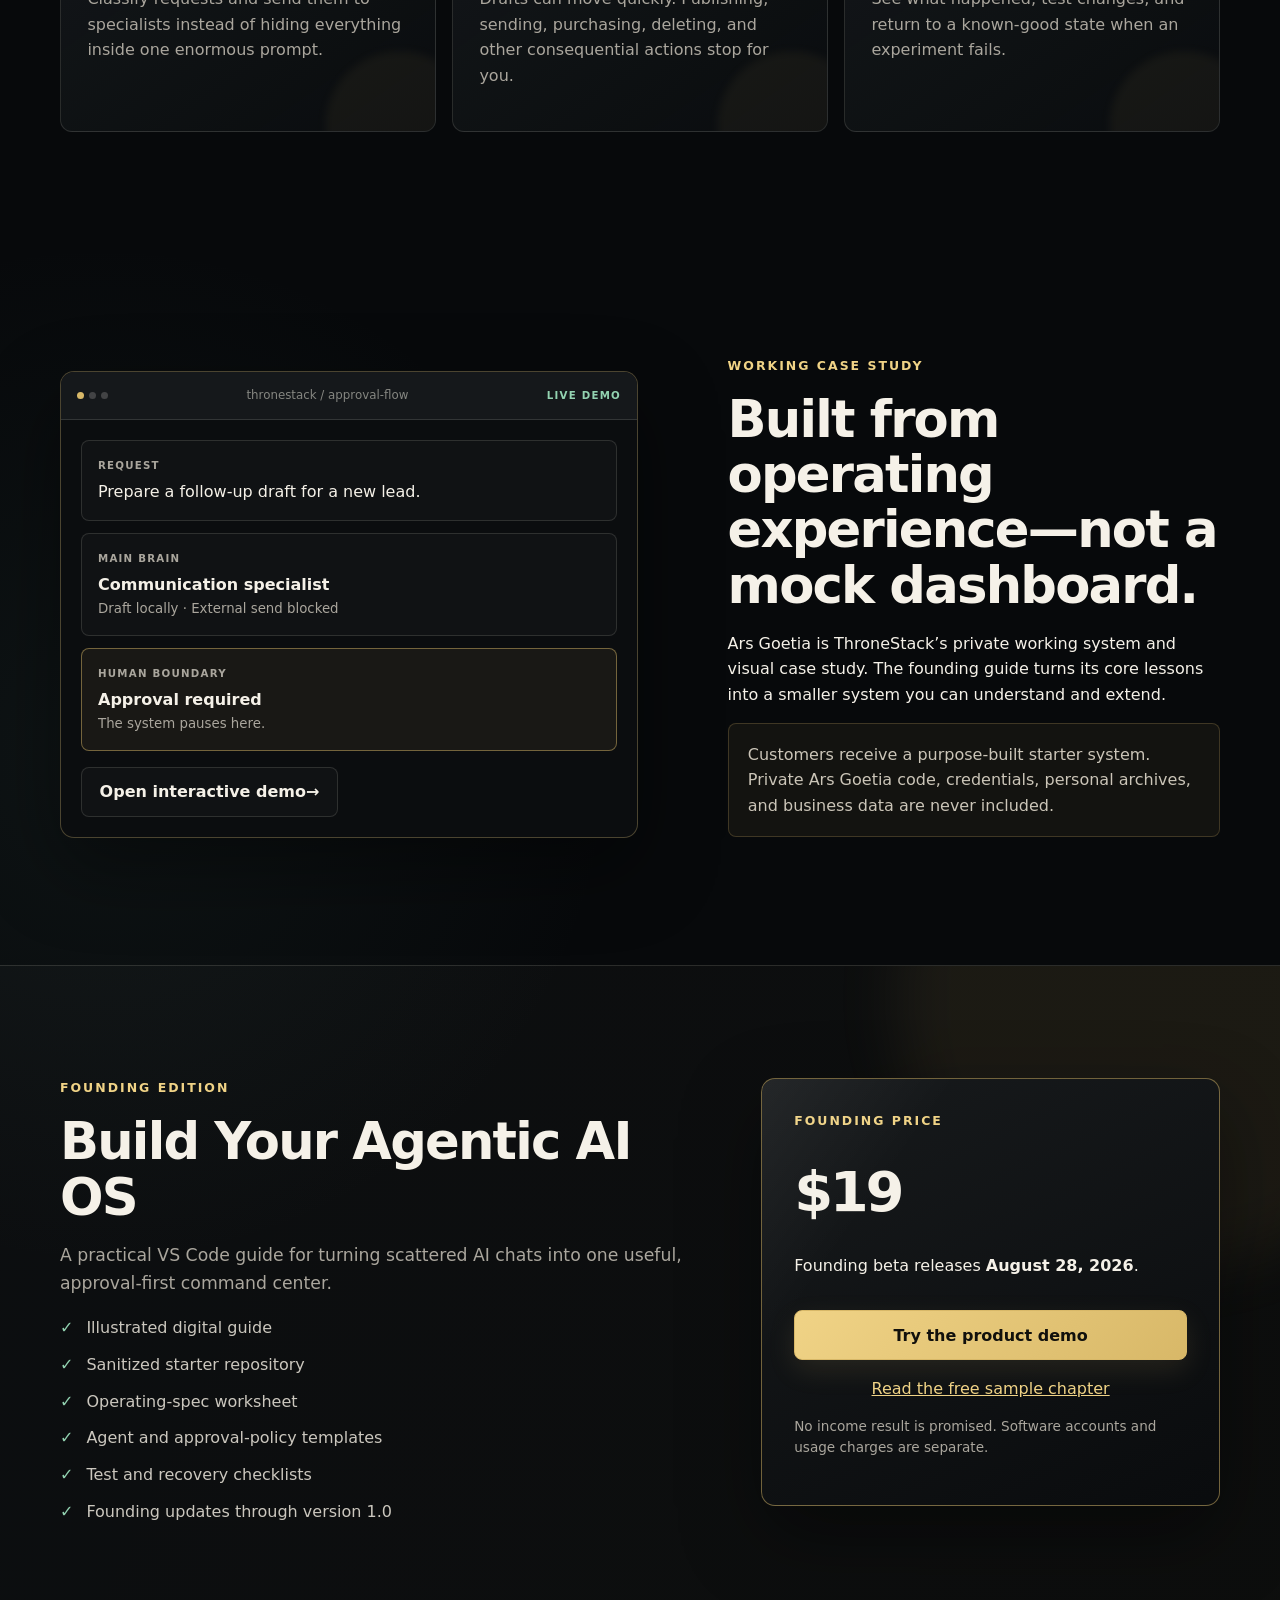
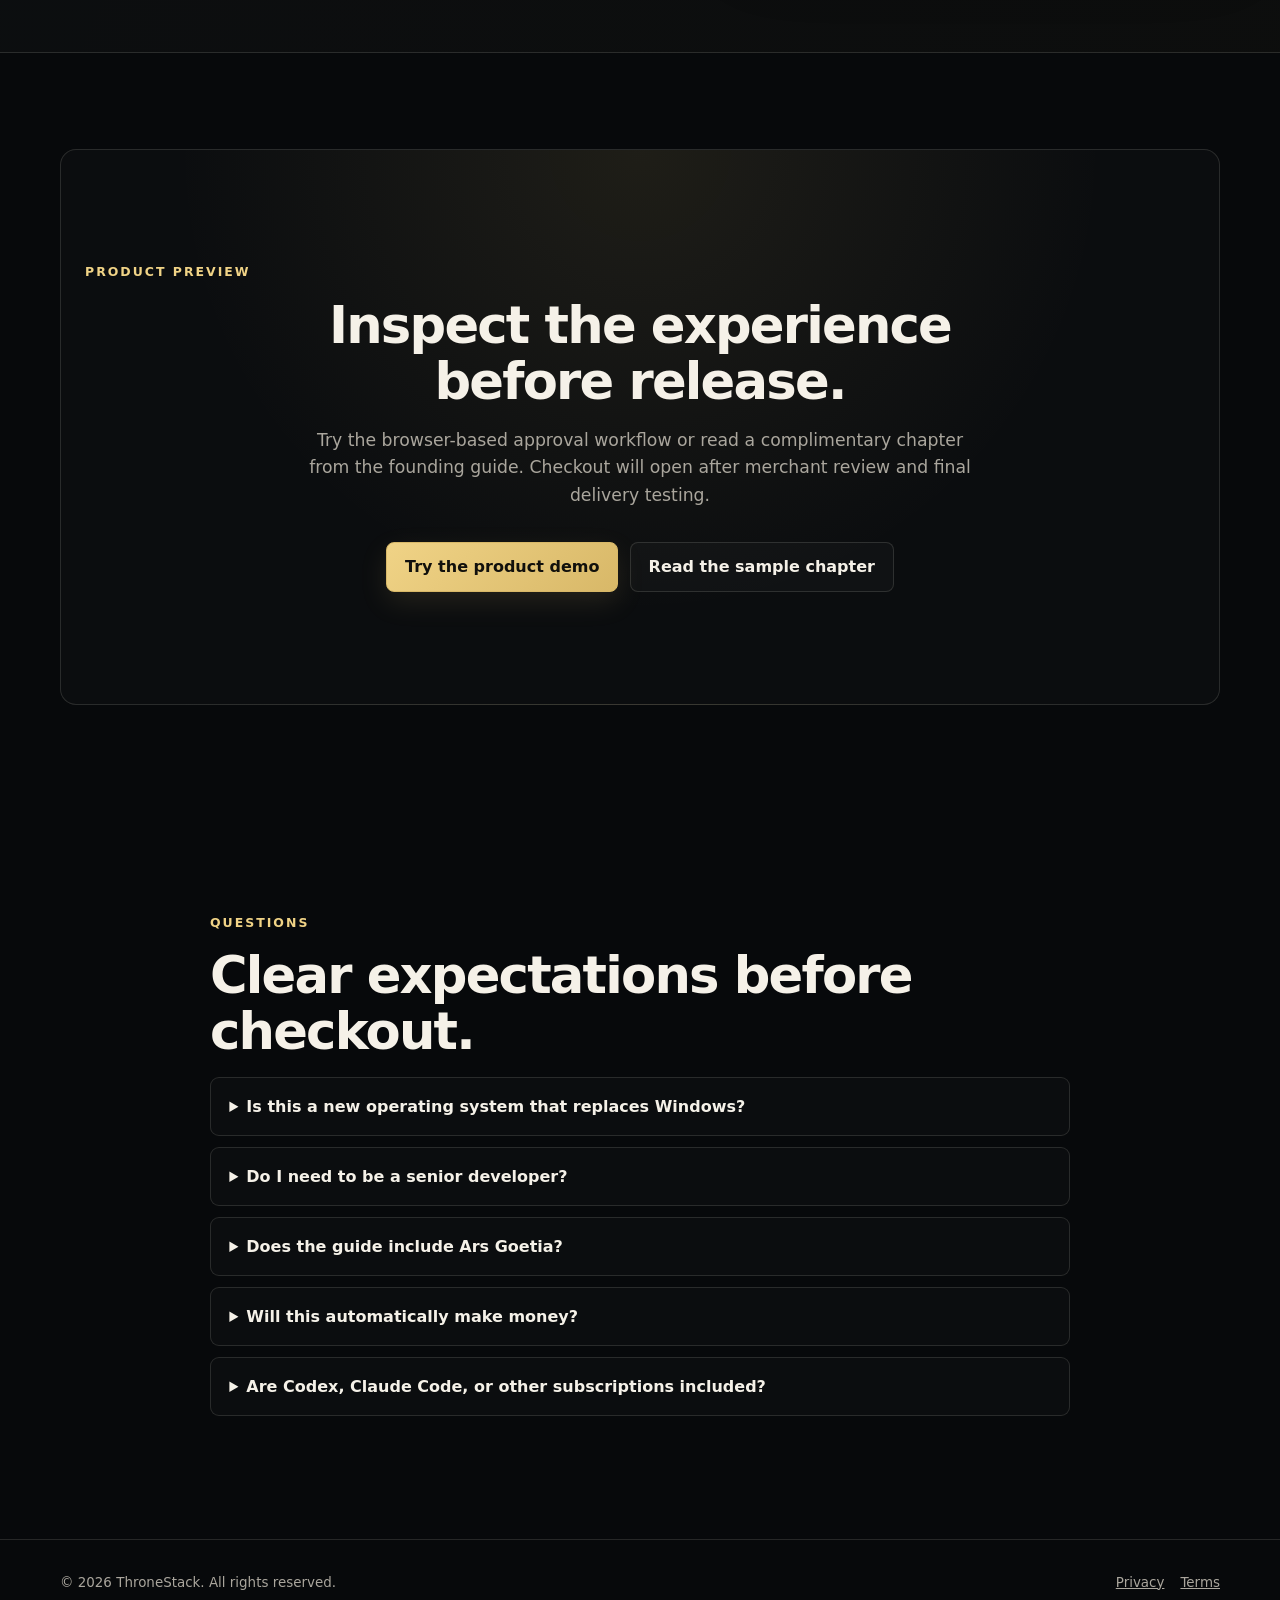
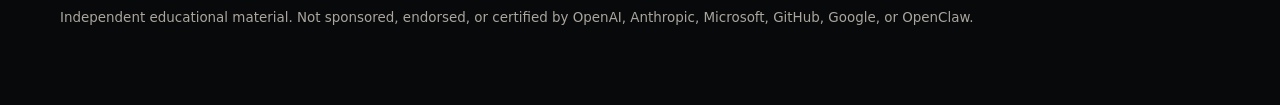
==== commit f7ce2584: "Elevate ThroneStack visual design" ====
--- a/index.html
+++ b/index.html
@@ -32,7 +32,7 @@
     <main>
       <div class="wrap hero">
         <div class="hero-copy">
-          <p class="eyebrow">Approval-first agentic AI</p>
+          <p class="eyebrow"><span class="eyebrow-dot"></span> Approval-first agentic AI</p>
           <h1>Build systems that answer to you.</h1>
           <p>Stop juggling disconnected AI chats. Build one local command center that routes work, uses specialists, pauses for your approval, and records what happened.</p>
           <div class="actions">
@@ -44,7 +44,7 @@
 
         <div class="system-card" aria-label="Example approval workflow">
           <div class="system-head">
-            <strong>Command center</strong>
+            <div class="window-title"><span class="window-dots" aria-hidden="true"><i></i><i></i><i></i></span><strong>Command center</strong></div>
             <span class="status">Local system ready</span>
           </div>
           <div class="system-flow">
@@ -54,6 +54,7 @@
             <div class="node approval"><small>04 · Human boundary</small><strong>Waiting for your approval</strong></div>
             <div class="node"><small>05 · Activity</small><strong>Decision and outcome recorded</strong></div>
           </div>
+          <div class="system-foot"><span>WORKFLOW / FOLLOW-UP</span><span>5 EVENTS LOGGED</span></div>
         </div>
       </div>
 
@@ -79,7 +80,17 @@
 
       <section class="wrap case-study">
         <div class="demo-frame">
-          <div><strong>Try the sanitized workflow</strong><br><span>Route a fictional request, inspect the draft, and make the approval decision.</span><br><br><a class="button secondary" href="demo.html">Open interactive demo</a></div>
+          <div class="demo-toolbar">
+            <span class="window-dots" aria-hidden="true"><i></i><i></i><i></i></span>
+            <span>thronestack / approval-flow</span>
+            <span class="demo-live">LIVE DEMO</span>
+          </div>
+          <div class="demo-screen">
+            <div class="demo-command"><span>REQUEST</span><p>Prepare a follow-up draft for a new lead.</p></div>
+            <div class="demo-route"><span>MAIN BRAIN</span><strong>Communication specialist</strong><small>Draft locally · External send blocked</small></div>
+            <div class="demo-approval"><span>HUMAN BOUNDARY</span><strong>Approval required</strong><small>The system pauses here.</small></div>
+            <a class="button secondary" href="demo.html">Open interactive demo <span aria-hidden="true">→</span></a>
+          </div>
         </div>
         <div>
           <p class="eyebrow">Working case study</p>
--- a/styles.css
+++ b/styles.css
@@ -2,14 +2,16 @@
   color-scheme: dark;
   --ink: #f5f1e8;
   --muted: #aaa69d;
-  --night: #080a0c;
+  --night: #07090b;
   --panel: #111417;
   --panel-soft: #15191c;
   --line: rgba(245, 241, 232, 0.13);
+  --line-bright: rgba(240, 211, 134, 0.28);
   --gold: #d8b868;
   --gold-bright: #f0d386;
   --green: #93d3b1;
   --max: 1160px;
+  --shadow: 0 30px 80px rgba(0, 0, 0, 0.42);
 }
 
 * { box-sizing: border-box; }
@@ -28,15 +30,32 @@
 
 html { scroll-behavior: smooth; }
 
+::selection { background: rgba(216, 184, 104, 0.3); color: var(--ink); }
+
 body {
+  position: relative;
   margin: 0;
   background:
-    radial-gradient(circle at 80% 8%, rgba(216, 184, 104, 0.09), transparent 30rem),
-    radial-gradient(circle at 10% 50%, rgba(81, 120, 112, 0.08), transparent 30rem),
+    radial-gradient(circle at 82% 7%, rgba(216, 184, 104, 0.14), transparent 34rem),
+    radial-gradient(circle at 8% 48%, rgba(81, 120, 112, 0.1), transparent 32rem),
     var(--night);
   color: var(--ink);
   font-family: Inter, ui-sans-serif, system-ui, -apple-system, BlinkMacSystemFont, "Segoe UI", sans-serif;
   line-height: 1.6;
+  overflow-x: hidden;
+}
+
+body::before {
+  position: fixed;
+  inset: 0;
+  z-index: -1;
+  background-image:
+    linear-gradient(rgba(255, 255, 255, 0.018) 1px, transparent 1px),
+    linear-gradient(90deg, rgba(255, 255, 255, 0.018) 1px, transparent 1px);
+  background-size: 52px 52px;
+  mask-image: linear-gradient(to bottom, black, transparent 72%);
+  content: "";
+  pointer-events: none;
 }
 
 a { color: inherit; }
@@ -47,11 +66,20 @@
 }
 
 .nav {
+  position: sticky;
+  top: 0.75rem;
+  z-index: 20;
   display: flex;
   align-items: center;
   justify-content: space-between;
-  min-height: 76px;
-  border-bottom: 1px solid var(--line);
+  min-height: 68px;
+  margin-top: 0.75rem;
+  padding: 0 0.85rem;
+  border: 1px solid var(--line);
+  border-radius: 12px;
+  background: rgba(8, 10, 12, 0.76);
+  box-shadow: 0 14px 44px rgba(0, 0, 0, 0.2);
+  backdrop-filter: blur(18px) saturate(135%);
 }
 
 .brand {
@@ -59,14 +87,15 @@
   align-items: center;
   gap: 0.7rem;
   text-decoration: none;
-  font-weight: 750;
+  font-weight: 800;
   letter-spacing: -0.02em;
 }
 
-.brand img { width: 34px; height: 34px; }
+.brand img { width: 36px; height: 36px; filter: drop-shadow(0 6px 14px rgba(216, 184, 104, 0.16)); }
 
 .nav-links { display: flex; align-items: center; gap: 1.3rem; }
-.nav-links > a:not(.button) { color: var(--muted); text-decoration: none; font-size: 0.92rem; }
+.nav-links > a:not(.button) { position: relative; color: var(--muted); text-decoration: none; font-size: 0.9rem; transition: color 160ms ease; }
+.nav-links > a:not(.button):hover { color: var(--ink); }
 
 .button {
   display: inline-flex;
@@ -75,30 +104,38 @@
   min-height: 48px;
   padding: 0.7rem 1.1rem;
   border: 1px solid var(--gold);
-  border-radius: 6px;
+  border-radius: 8px;
   background: linear-gradient(135deg, var(--gold-bright), var(--gold));
   color: #11100c;
   font: inherit;
   font-weight: 760;
   text-decoration: none;
   cursor: pointer;
-}
-
-.button:hover { filter: brightness(1.06); transform: translateY(-1px); }
-.button.secondary { background: transparent; color: var(--ink); border-color: var(--line); }
+  box-shadow: 0 10px 28px rgba(216, 184, 104, 0.12);
+  transition: transform 160ms ease, filter 160ms ease, box-shadow 160ms ease, border-color 160ms ease;
+}
+
+.button:hover { filter: brightness(1.07); transform: translateY(-2px); box-shadow: 0 14px 34px rgba(216, 184, 104, 0.2); }
+.button.secondary { background: rgba(255, 255, 255, 0.025); color: var(--ink); border-color: var(--line); box-shadow: none; }
+.button.secondary:hover { border-color: var(--line-bright); background: rgba(216, 184, 104, 0.06); }
 .button.small { min-height: 40px; padding: 0.5rem 0.85rem; font-size: 0.9rem; }
 .button:disabled { cursor: wait; opacity: 0.72; }
 
 .hero {
   display: grid;
-  grid-template-columns: 1.15fr 0.85fr;
-  align-items: center;
-  gap: 5rem;
-  min-height: 760px;
-  padding: 6rem 0;
-}
+  grid-template-columns: 1.08fr 0.92fr;
+  align-items: center;
+  gap: clamp(3rem, 7vw, 6.5rem);
+  min-height: 780px;
+  padding: 6.5rem 0 7rem;
+}
+
+.hero > *, .case-study > *, .offer-layout > *, .grid-3 > *, .demo-grid > * { min-width: 0; }
 
 .eyebrow {
+  display: flex;
+  align-items: center;
+  gap: 0.55rem;
   margin: 0 0 1rem;
   color: var(--gold-bright);
   font-size: 0.78rem;
@@ -107,79 +144,113 @@
   text-transform: uppercase;
 }
 
+.eyebrow-dot { width: 7px; height: 7px; border-radius: 50%; background: var(--gold-bright); box-shadow: 0 0 18px rgba(240, 211, 134, 0.85); }
+
 h1, h2, h3 { line-height: 1.08; letter-spacing: -0.035em; }
-h1 { max-width: 780px; margin: 0; font-size: clamp(3.4rem, 7vw, 6.8rem); }
+h1 {
+  max-width: 780px;
+  margin: 0;
+  background: linear-gradient(125deg, #fffdf7 8%, #e7dfd0 58%, #aa9e87 100%);
+  background-clip: text;
+  color: transparent;
+  font-size: clamp(3.55rem, 7vw, 6.8rem);
+}
 h2 { max-width: 760px; margin: 0 0 1.1rem; font-size: clamp(2.2rem, 4vw, 4rem); }
 h3 { margin: 0.2rem 0 0.7rem; font-size: 1.25rem; }
 
-.hero-copy > p:not(.eyebrow) { max-width: 680px; color: #cac6bd; font-size: 1.15rem; }
+.hero-copy > p:not(.eyebrow) { max-width: 640px; color: #cac6bd; font-size: 1.16rem; }
 .actions { display: flex; flex-wrap: wrap; gap: 0.75rem; margin-top: 2rem; }
 .microcopy { color: var(--muted); font-size: 0.85rem !important; }
 
 .system-card {
   position: relative;
-  padding: 1.2rem;
-  border: 1px solid var(--line);
-  border-radius: 12px;
-  background: rgba(17, 20, 23, 0.82);
-  box-shadow: 0 34px 80px rgba(0, 0, 0, 0.38);
+  padding: 1rem;
+  border: 1px solid var(--line-bright);
+  border-radius: 16px;
+  background: linear-gradient(160deg, rgba(24, 28, 31, 0.94), rgba(10, 12, 14, 0.96));
+  box-shadow: var(--shadow), inset 0 1px rgba(255, 255, 255, 0.05);
 }
 
 .system-card::before {
   position: absolute;
-  inset: -1px;
+  inset: -28px;
   z-index: -1;
   border-radius: inherit;
-  background: linear-gradient(145deg, rgba(240, 211, 134, 0.4), transparent 42%);
+  background: radial-gradient(circle at 50% 25%, rgba(216, 184, 104, 0.2), transparent 62%);
+  filter: blur(18px);
   content: "";
 }
 
-.system-head { display: flex; align-items: center; justify-content: space-between; padding: 0.4rem; }
+.system-head { display: flex; align-items: center; justify-content: space-between; padding: 0.25rem 0.35rem 0.9rem; border-bottom: 1px solid var(--line); }
+.window-title { display: flex; align-items: center; gap: 0.8rem; }
+.window-title strong { font-size: 0.88rem; }
+.window-dots { display: inline-flex; gap: 5px; }
+.window-dots i { width: 7px; height: 7px; border-radius: 50%; background: rgba(245, 241, 232, 0.2); }
+.window-dots i:first-child { background: var(--gold); }
 .status { display: inline-flex; align-items: center; gap: 0.45rem; color: var(--green); font-size: 0.8rem; }
 .status::before { width: 7px; height: 7px; border-radius: 50%; background: var(--green); content: ""; box-shadow: 0 0 14px var(--green); }
-.system-flow { display: grid; gap: 0.7rem; margin-top: 1rem; }
-.node { padding: 1rem; border: 1px solid var(--line); border-radius: 7px; background: var(--panel-soft); }
+.system-flow { display: grid; gap: 0.62rem; margin-top: 1rem; }
+.node { position: relative; padding: 0.9rem 1rem 0.9rem 1.2rem; border: 1px solid var(--line); border-radius: 9px; background: rgba(255, 255, 255, 0.026); transition: border-color 160ms ease, transform 160ms ease, background 160ms ease; }
+.node::before { position: absolute; top: 50%; left: -4px; width: 7px; height: 7px; border-radius: 50%; background: #53575a; content: ""; transform: translateY(-50%); }
+.node:hover { border-color: rgba(245, 241, 232, 0.24); background: rgba(255, 255, 255, 0.04); transform: translateX(3px); }
 .node small { display: block; color: var(--muted); }
 .node strong { display: block; margin-top: 0.2rem; }
-.node.approval { border-color: rgba(216, 184, 104, 0.58); }
-
-.proof-strip { border-block: 1px solid var(--line); }
+.node.approval { border-color: rgba(216, 184, 104, 0.58); background: rgba(216, 184, 104, 0.07); }
+.node.approval::before { background: var(--gold-bright); box-shadow: 0 0 12px rgba(240, 211, 134, 0.8); }
+.system-foot { display: flex; justify-content: space-between; margin-top: 0.85rem; padding: 0.7rem 0.35rem 0.1rem; color: #6f716f; font-size: 0.64rem; font-weight: 800; letter-spacing: 0.12em; }
+
+.proof-strip { border-block: 1px solid var(--line); background: rgba(255, 255, 255, 0.016); backdrop-filter: blur(10px); }
 .proof-grid { display: grid; grid-template-columns: repeat(4, 1fr); }
-.proof-item { padding: 1.4rem; border-right: 1px solid var(--line); }
+.proof-item { padding: 1.65rem 1.4rem; border-right: 1px solid var(--line); }
 .proof-item:last-child { border-right: 0; }
-.proof-item strong { display: block; font-size: 1.2rem; }
+.proof-item strong { display: block; color: #efe9dd; font-size: 1.08rem; }
 .proof-item span { color: var(--muted); font-size: 0.85rem; }
 
 section { padding: 7rem 0; }
 .section-lead { max-width: 680px; color: var(--muted); font-size: 1.08rem; }
 .grid-3 { display: grid; grid-template-columns: repeat(3, 1fr); gap: 1rem; margin-top: 2.5rem; }
-.feature { min-height: 210px; padding: 1.4rem; border: 1px solid var(--line); border-radius: 8px; background: rgba(17, 20, 23, 0.62); }
+.feature { position: relative; min-height: 230px; padding: 1.65rem; overflow: hidden; border: 1px solid var(--line); border-radius: 12px; background: linear-gradient(145deg, rgba(22, 26, 29, 0.82), rgba(12, 14, 16, 0.7)); transition: transform 180ms ease, border-color 180ms ease; }
+.feature::after { position: absolute; right: -40px; bottom: -70px; width: 150px; height: 150px; border-radius: 50%; background: rgba(216, 184, 104, 0.055); content: ""; filter: blur(4px); }
+.feature:hover { border-color: var(--line-bright); transform: translateY(-4px); }
 .feature-number { color: var(--gold); font-size: 0.78rem; font-weight: 800; letter-spacing: 0.12em; }
 .feature p { color: var(--muted); }
 
-.case-study { display: grid; grid-template-columns: 1fr 1fr; gap: 4rem; align-items: center; }
-.demo-frame { display: grid; min-height: 360px; place-items: center; border: 1px solid var(--line); border-radius: 10px; background: linear-gradient(145deg, #15191c, #0b0d0f); color: var(--muted); text-align: center; }
-.private-note { padding: 1rem; border-left: 2px solid var(--gold); background: rgba(216, 184, 104, 0.06); color: #cbc5b8; }
-
-.offer { border-block: 1px solid var(--line); background: rgba(255, 255, 255, 0.018); }
+.case-study { display: grid; grid-template-columns: 1.08fr 0.92fr; gap: clamp(3rem, 7vw, 6rem); align-items: center; }
+.demo-frame { min-height: 390px; overflow: hidden; border: 1px solid var(--line-bright); border-radius: 14px; background: #0b0d0f; box-shadow: var(--shadow); }
+.demo-toolbar { display: flex; align-items: center; justify-content: space-between; gap: 1rem; min-height: 48px; padding: 0 1rem; border-bottom: 1px solid var(--line); background: #15181b; color: #858681; font-size: 0.74rem; }
+.demo-live { color: var(--green); font-size: 0.64rem; font-weight: 800; letter-spacing: 0.12em; }
+.demo-screen { display: grid; gap: 0.75rem; padding: 1.25rem; }
+.demo-command, .demo-route, .demo-approval { padding: 1rem; border: 1px solid var(--line); border-radius: 8px; background: rgba(255, 255, 255, 0.025); }
+.demo-command span, .demo-route span, .demo-approval span { display: block; color: var(--muted); font-size: 0.64rem; font-weight: 800; letter-spacing: 0.12em; }
+.demo-command p { margin: 0.35rem 0 0; color: var(--ink); }
+.demo-route strong, .demo-route small, .demo-approval strong, .demo-approval small { display: block; }
+.demo-route strong, .demo-approval strong { margin-top: 0.35rem; }
+.demo-route small, .demo-approval small { color: var(--muted); }
+.demo-approval { border-color: rgba(216, 184, 104, 0.48); background: rgba(216, 184, 104, 0.065); }
+.demo-screen .button { justify-self: start; margin-top: 0.25rem; }
+.private-note { padding: 1.1rem 1.2rem; border: 1px solid rgba(216, 184, 104, 0.22); border-radius: 8px; background: rgba(216, 184, 104, 0.06); color: #cbc5b8; }
+
+.offer { position: relative; overflow: hidden; border-block: 1px solid var(--line); background: linear-gradient(115deg, rgba(255, 255, 255, 0.024), rgba(216, 184, 104, 0.03)); }
+.offer::before { position: absolute; top: -15rem; right: -10rem; width: 34rem; height: 34rem; border-radius: 50%; background: rgba(216, 184, 104, 0.07); content: ""; filter: blur(30px); }
 .offer-layout { display: grid; grid-template-columns: 1fr 0.72fr; gap: 4rem; align-items: start; }
 .checklist { padding: 0; list-style: none; }
 .checklist li { position: relative; margin: 0.7rem 0; padding-left: 1.65rem; color: #cbc7be; }
 .checklist li::before { position: absolute; left: 0; color: var(--green); content: "✓"; }
-.price-card { padding: 2rem; border: 1px solid rgba(216, 184, 104, 0.5); border-radius: 10px; background: var(--panel); }
+.price-card { position: relative; padding: 2rem; border: 1px solid rgba(216, 184, 104, 0.5); border-radius: 14px; background: linear-gradient(155deg, rgba(24, 27, 29, 0.96), rgba(10, 12, 14, 0.98)); box-shadow: var(--shadow); }
+.price-card::before { position: absolute; inset: 0; border-radius: inherit; background: linear-gradient(125deg, rgba(255, 255, 255, 0.06), transparent 26%); content: ""; pointer-events: none; }
 .price { margin: 0.5rem 0; font-size: 3.5rem; font-weight: 800; letter-spacing: -0.06em; }
 .price-card .button { width: 100%; margin-top: 1rem; }
 .price-card .text-link { display: block; margin-top: 1rem; color: var(--gold-bright); text-align: center; }
 
-.waitlist { text-align: center; }
+.waitlist { margin-block: 6rem; padding-inline: 1.5rem; border: 1px solid var(--line); border-radius: 16px; background: radial-gradient(circle at 50% 0, rgba(216, 184, 104, 0.09), transparent 58%), rgba(255, 255, 255, 0.018); text-align: center; }
 .waitlist h2, .waitlist .section-lead { margin-inline: auto; }
 .centered-actions { justify-content: center; }
 .waitlist-form { display: flex; gap: 0.6rem; max-width: 590px; margin: 2rem auto 0; }
 .waitlist-form input { flex: 1; min-height: 50px; padding: 0 1rem; border: 1px solid var(--line); border-radius: 6px; background: var(--panel); color: var(--ink); font: inherit; }
 .form-status { min-height: 1.5rem; color: var(--gold-bright); font-size: 0.9rem; }
 
-.faq { max-width: 820px; }
-details { padding: 1.15rem 0; border-bottom: 1px solid var(--line); }
+.faq { max-width: 860px; }
+details { margin-bottom: 0.65rem; padding: 1rem 1.15rem; border: 1px solid var(--line); border-radius: 9px; background: rgba(255, 255, 255, 0.018); }
 summary { cursor: pointer; font-weight: 720; }
 details p { color: var(--muted); }
 
@@ -194,7 +265,7 @@
 
 .demo-page { max-width: 1100px; }
 .demo-grid { display: grid; grid-template-columns: 1.4fr 0.8fr; gap: 1rem; margin-top: 3rem; }
-.demo-console, .activity-card, .review-note { padding: 1.5rem; border: 1px solid var(--line); border-radius: 10px; background: var(--panel); }
+.demo-console, .activity-card, .review-note { padding: 1.5rem; border: 1px solid var(--line); border-radius: 12px; background: linear-gradient(145deg, rgba(22, 26, 29, 0.95), rgba(11, 13, 15, 0.96)); box-shadow: 0 20px 50px rgba(0, 0, 0, 0.22); }
 .demo-console { padding-top: 1.5rem; }
 .demo-console h2, .review-note h2 { margin-top: 0; }
 .demo-console label { display: block; margin-bottom: 0.5rem; font-weight: 700; }
@@ -212,8 +283,22 @@
 .sample-page blockquote { margin: 2rem 0; padding: 1rem 1.25rem; border-left: 2px solid var(--gold); background: rgba(216, 184, 104, 0.06); color: var(--ink); }
 .sample-page > p, .sample-page > ul, .sample-page > ol { max-width: 760px; }
 
+@keyframes rise {
+  from { opacity: 0; transform: translateY(16px); }
+  to { opacity: 1; transform: translateY(0); }
+}
+
+.hero-copy { animation: rise 620ms ease-out both; }
+.system-card { animation: rise 720ms 100ms ease-out both; }
+
+@media (prefers-reduced-motion: reduce) {
+  html { scroll-behavior: auto; }
+  *, *::before, *::after { animation-duration: 0.01ms !important; animation-iteration-count: 1 !important; transition-duration: 0.01ms !important; }
+}
+
 @media (max-width: 820px) {
   .nav-links > a:not(.button) { display: none; }
+  .nav { top: 0.4rem; margin-top: 0.4rem; }
   .hero { grid-template-columns: 1fr; gap: 2.5rem; min-height: auto; padding: 5rem 0; }
   .proof-grid { grid-template-columns: 1fr 1fr; }
   .proof-item:nth-child(2) { border-right: 0; }
@@ -225,10 +310,20 @@
 @media (max-width: 560px) {
   .wrap { width: min(calc(100% - 1.25rem), var(--max)); }
   .nav { min-height: 66px; }
-  .nav .button { font-size: 0.78rem; padding-inline: 0.7rem; }
-  h1 { font-size: 3.25rem; }
+  .nav .button { display: none; }
+  .hero { padding-top: 4rem; }
+  h1 { font-size: clamp(2.85rem, 14vw, 3.25rem); }
+  h2 { font-size: clamp(2rem, 10vw, 2.7rem); }
+  .actions .button { width: 100%; }
+  .system-card { padding: 0.75rem; }
+  .system-head { align-items: flex-start; gap: 0.75rem; }
+  .status { font-size: 0.7rem; }
+  .node { padding-inline: 0.9rem; }
+  .node strong { font-size: 0.94rem; }
   .proof-grid { grid-template-columns: 1fr; }
   .proof-item { border-right: 0; border-bottom: 1px solid var(--line); }
+  .system-foot { display: none; }
+  .demo-toolbar > span:nth-child(2) { display: none; }
   .waitlist-form { flex-direction: column; }
   .footer-row { flex-direction: column; }
 }
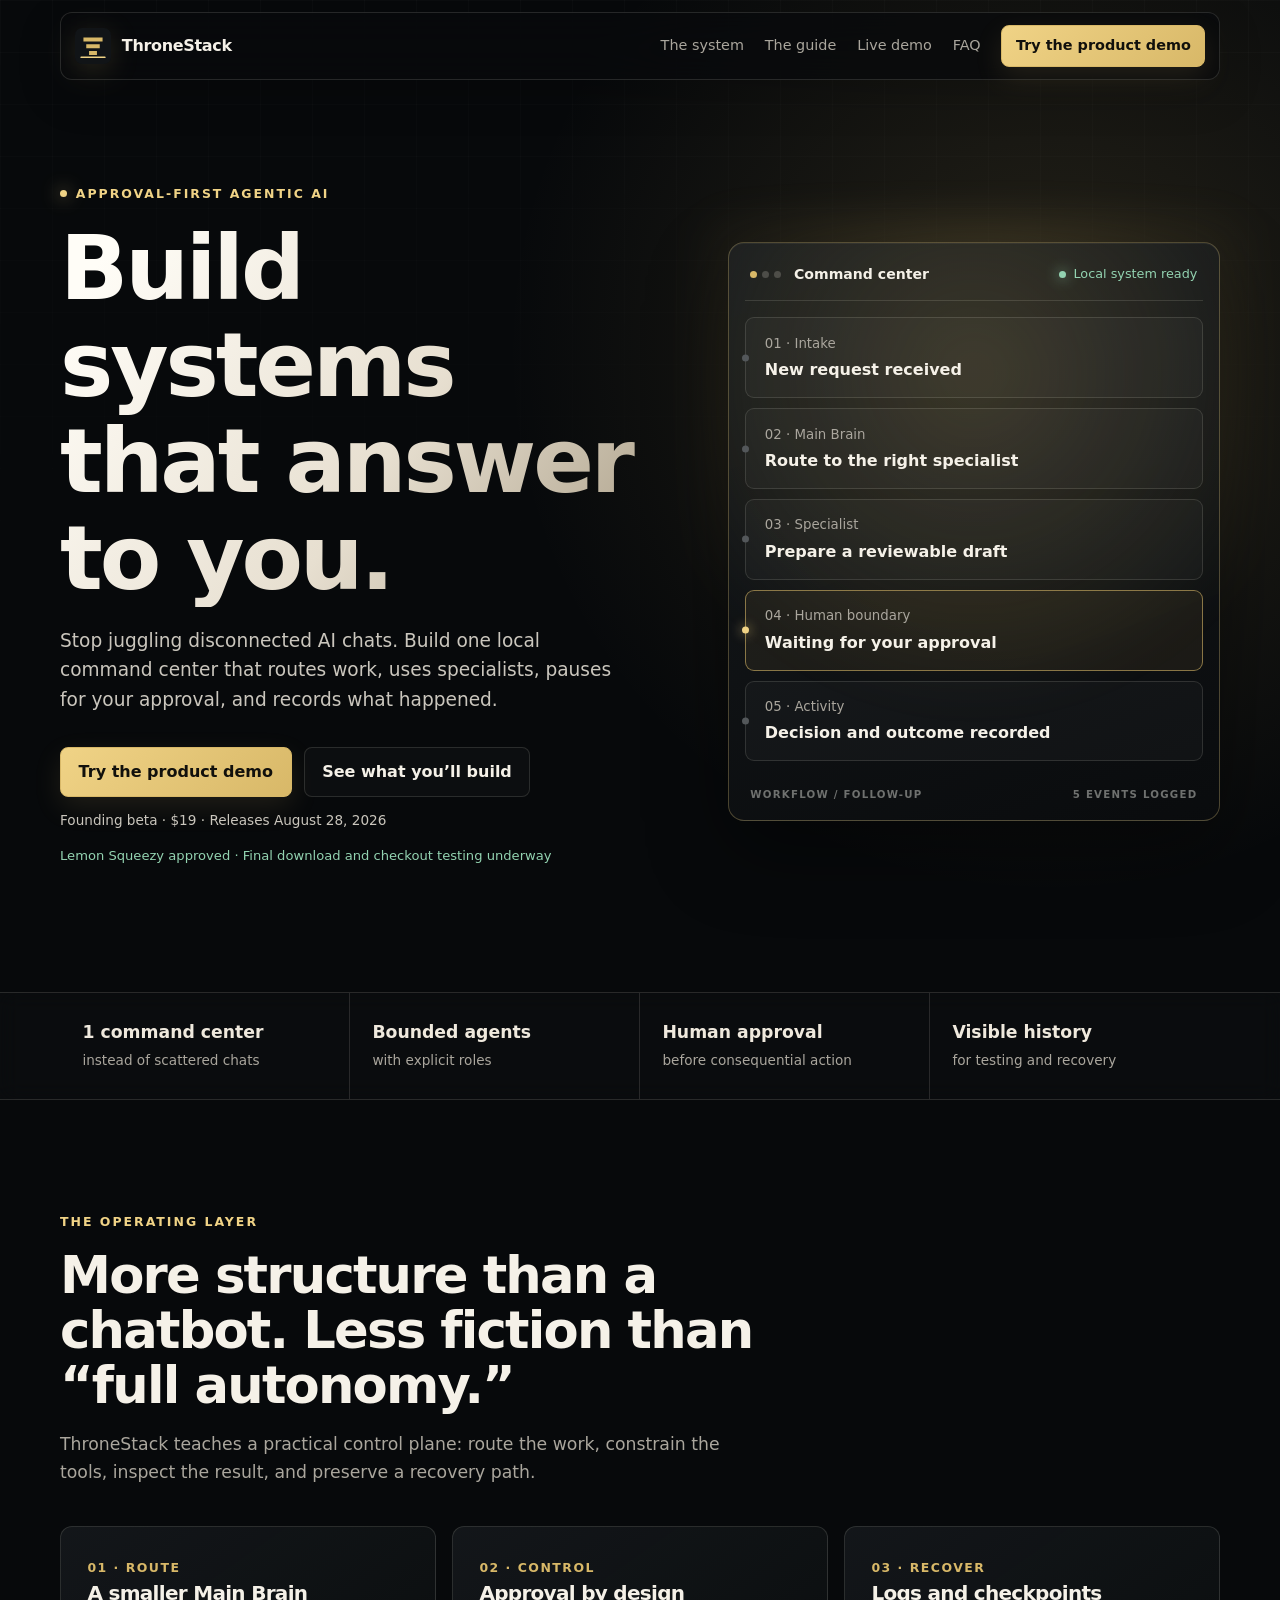
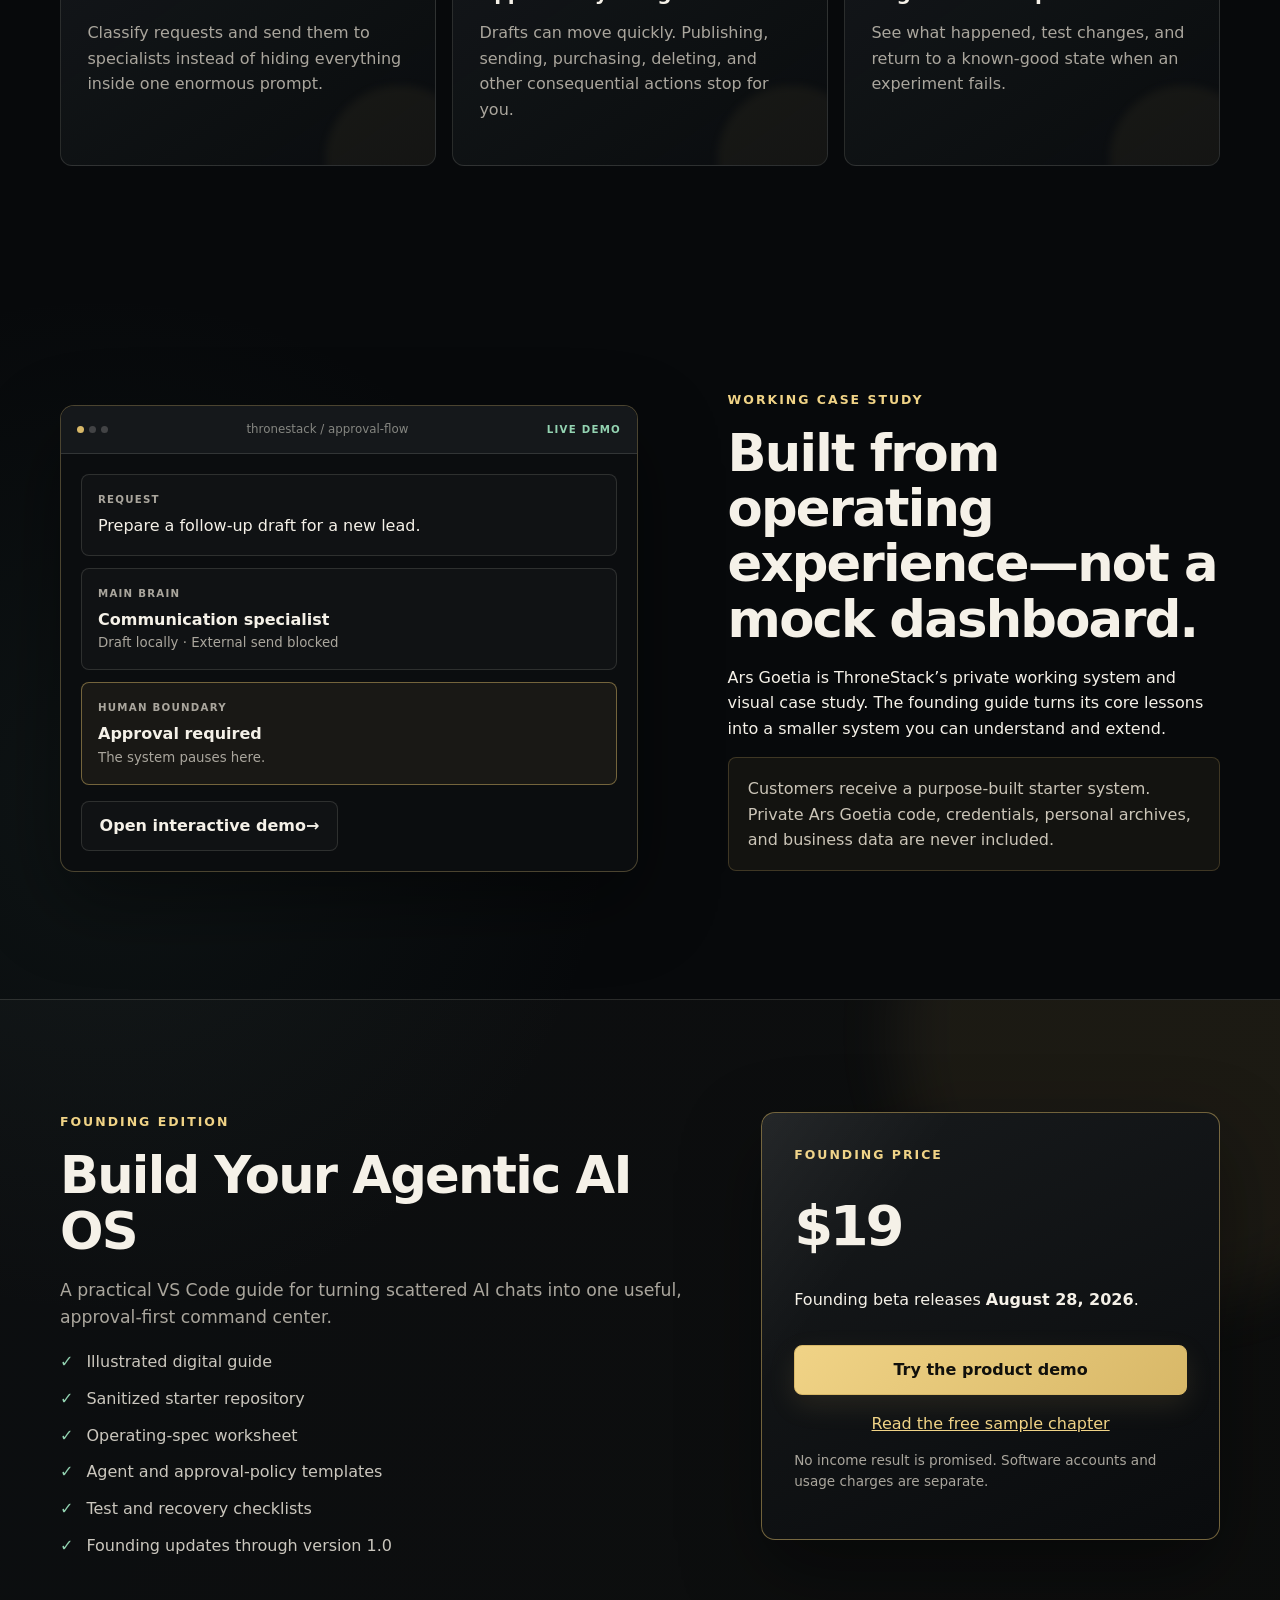
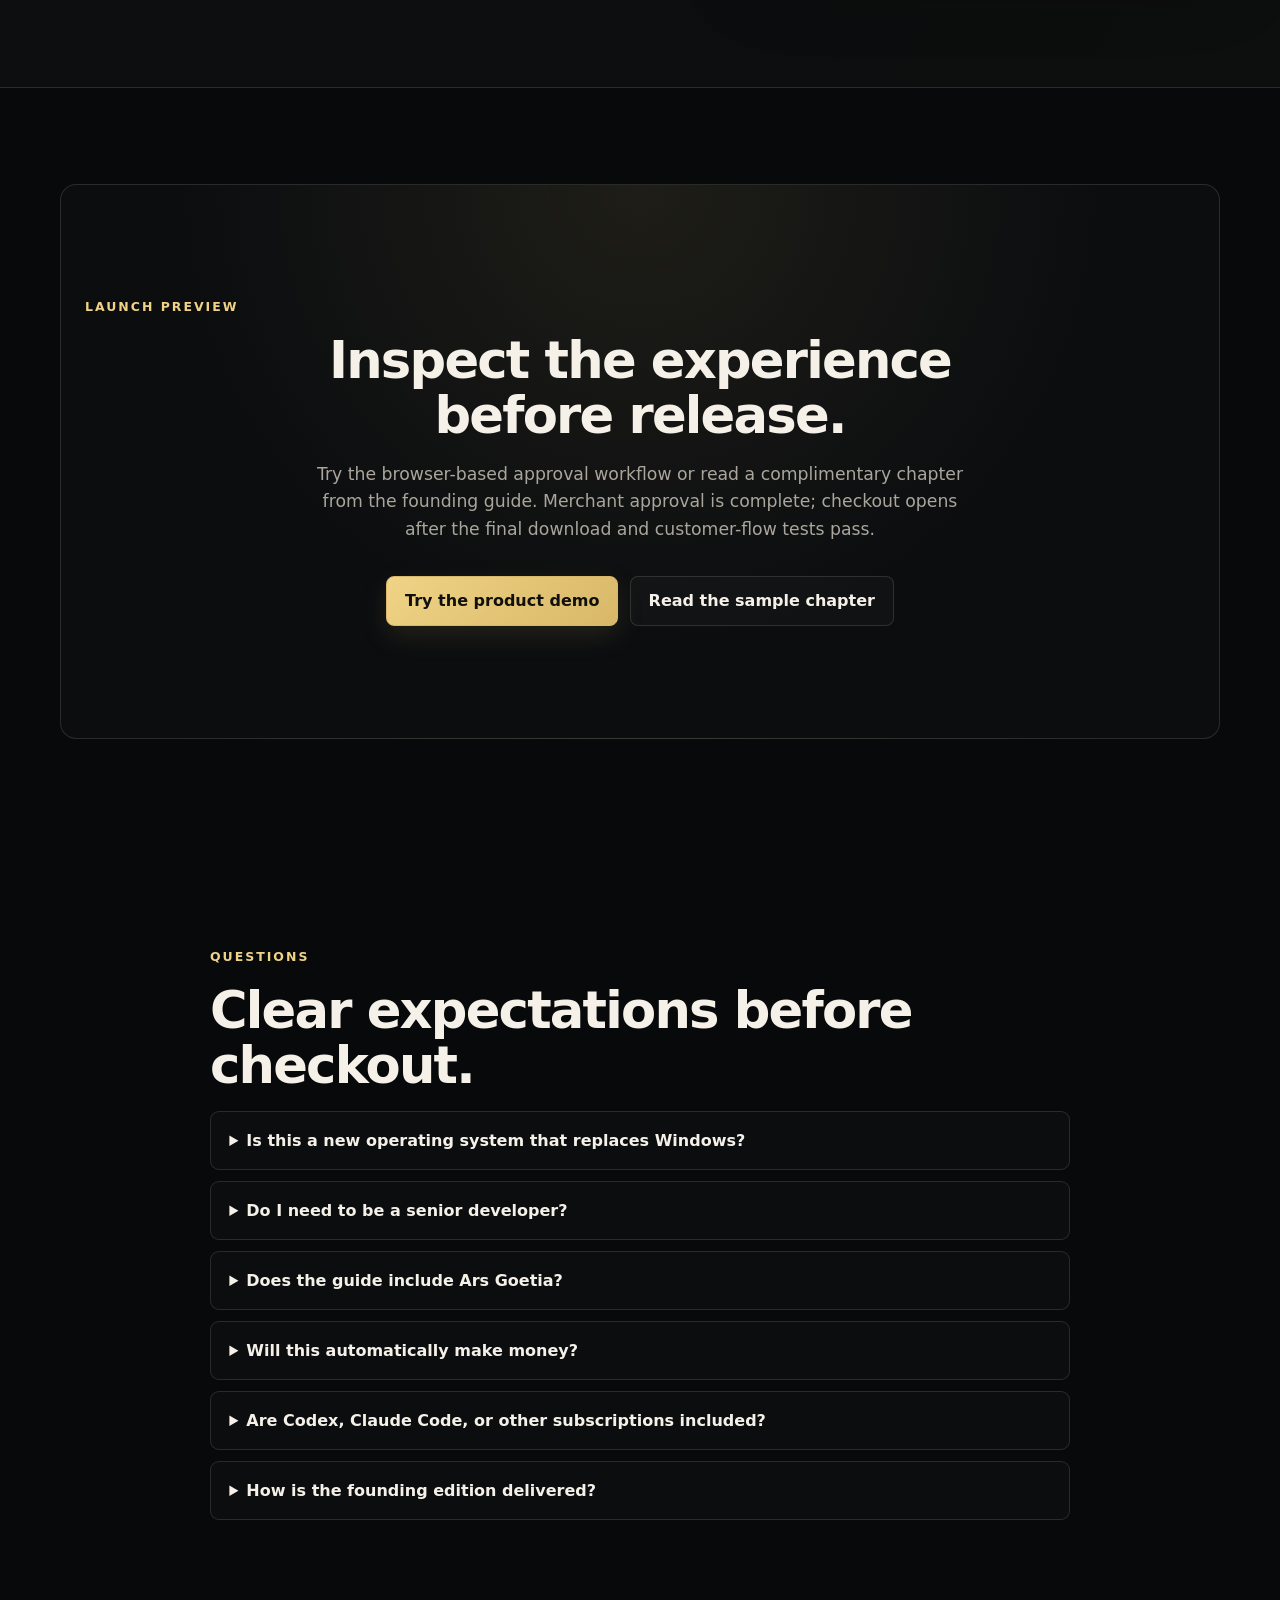
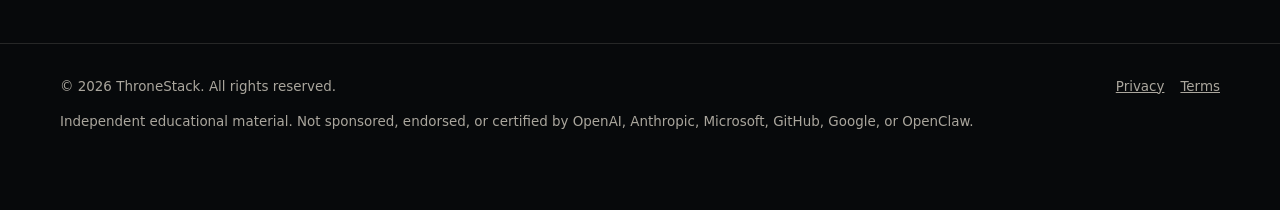
==== commit 0e280f43: "Update site for merchant approval and digital delivery" ====
--- a/index.html
+++ b/index.html
@@ -40,6 +40,7 @@
             <a class="button secondary" href="#system">See what you’ll build</a>
           </div>
           <p class="microcopy">Founding beta · $19 · Releases <span data-launch-date>August 28, 2026</span></p>
+          <p class="merchant-note">Lemon Squeezy approved · Final download and checkout testing underway</p>
         </div>
 
         <div class="system-card" aria-label="Example approval workflow">
@@ -127,9 +128,9 @@
       </section>
 
       <section id="review" class="wrap waitlist">
-        <p class="eyebrow">Product preview</p>
+        <p class="eyebrow">Launch preview</p>
         <h2>Inspect the experience before release.</h2>
-        <p class="section-lead">Try the browser-based approval workflow or read a complimentary chapter from the founding guide. Checkout will open after merchant review and final delivery testing.</p>
+        <p class="section-lead">Try the browser-based approval workflow or read a complimentary chapter from the founding guide. Merchant approval is complete; checkout opens after the final download and customer-flow tests pass.</p>
         <div class="actions centered-actions">
           <a class="button" href="demo.html">Try the product demo</a>
           <a class="button secondary" href="sample.html">Read the sample chapter</a>
@@ -144,6 +145,7 @@
         <details><summary>Does the guide include Ars Goetia?</summary><p>No. Ars Goetia is the private case study. Buyers receive separate sanitized teaching code.</p></details>
         <details><summary>Will this automatically make money?</summary><p>No. The guide teaches a software-building workflow. It does not guarantee income, customers, or business results.</p></details>
         <details><summary>Are Codex, Claude Code, or other subscriptions included?</summary><p>No. Vendor accounts, subscriptions, API access, and usage charges are separate.</p></details>
+        <details><summary>How is the founding edition delivered?</summary><p>The guide and starter materials are instant digital downloads delivered through Lemon Squeezy after purchase. No consulting, setup, or other human-fulfilled service is included.</p></details>
       </section>
     </main>
 
--- a/styles.css
+++ b/styles.css
@@ -161,6 +161,7 @@
 .hero-copy > p:not(.eyebrow) { max-width: 640px; color: #cac6bd; font-size: 1.16rem; }
 .actions { display: flex; flex-wrap: wrap; gap: 0.75rem; margin-top: 2rem; }
 .microcopy { color: var(--muted); font-size: 0.85rem !important; }
+.merchant-note { color: var(--green) !important; font-size: 0.82rem !important; }
 
 .system-card {
   position: relative;
